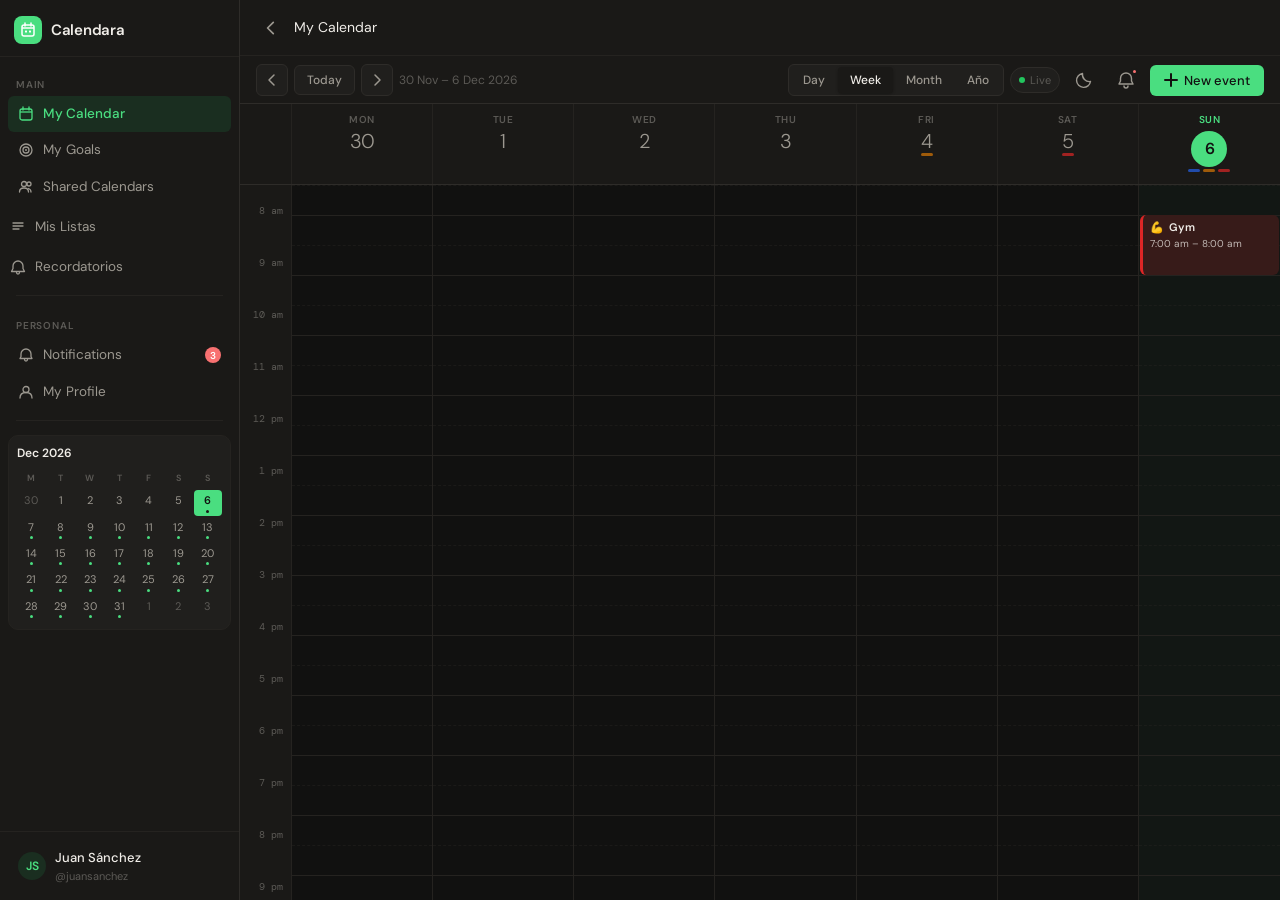
==== index.html @ 7c38de19 "1" ====
<!DOCTYPE html>
<html lang="es" data-theme="dark">

<head>
    <meta charset="UTF-8">
    <meta name="viewport" content="width=device-width, initial-scale=1.0">
    <title>Calendara</title>
    <link rel="preconnect" href="https://fonts.googleapis.com">
    <link rel="preconnect" href="https://fonts.gstatic.com" crossorigin>
    <link
        href="https://fonts.googleapis.com/css2?family=DM+Sans:ital,opsz,wght@0,9..40,300;0,9..40,400;0,9..40,500;0,9..40,600;1,9..40,300&family=DM+Mono:wght@400;500&display=swap"
        rel="stylesheet">
    <link rel="stylesheet" href="styles.css">
    <link rel="stylesheet" href="./CSS/lists-reminders.css">
</head>

<body>

    <!-- ============================================================
     APP SHELL
     ============================================================ -->
    <div id="app">

        <!-- MOBILE OVERLAY -->
        <div id="mobile-overlay" onclick="closeMobileSidebar()"></div>

        <!-- ============================================================
       SIDEBAR
       ============================================================ -->
        <aside id="sidebar" role="navigation" aria-label="Navegación principal">

            <div class="sidebar-header">
                <div class="sidebar-logo" onclick="navigate('calendar')" style="cursor:pointer">
                    <div class="logo-mark">
                        <svg width="16" height="16" viewBox="0 0 16 16" fill="none">
                            <rect x="2" y="3" width="12" height="11" rx="2" stroke="white" stroke-width="1.5"
                                fill="none" />
                            <path d="M2 6h12" stroke="white" stroke-width="1.5" />
                            <path d="M5 1v3M11 1v3" stroke="white" stroke-width="1.5" stroke-linecap="round" />
                            <rect x="5" y="8.5" width="2" height="2" rx="0.5" fill="white" />
                            <rect x="9" y="8.5" width="2" height="2" rx="0.5" fill="white" />
                        </svg>
                    </div>
                    <span class="sidebar-logo-text">Calendara</span>
                </div>
            </div>

            <div class="sidebar-body">

                <!-- Principal -->
                <div class="sidebar-section">
                    <div class="sidebar-section-title">Principal</div>

                    <div class="sidebar-nav-item active" id="nav-calendar" onclick="navigate('calendar')" role="button"
                        tabindex="0">
                        <svg width="16" height="16" viewBox="0 0 16 16" fill="none">
                            <rect x="2" y="3" width="12" height="11" rx="2" stroke="currentColor" stroke-width="1.3"
                                fill="none" />
                            <path d="M2 6h12" stroke="currentColor" stroke-width="1.3" />
                            <path d="M5 1v3M11 1v3" stroke="currentColor" stroke-width="1.3" stroke-linecap="round" />
                        </svg>
                        <span class="sidebar-label">Mi Calendario</span>
                    </div>

                    <div class="sidebar-nav-item" id="nav-goals" onclick="navigate('goals')" role="button" tabindex="0">
                        <svg width="16" height="16" viewBox="0 0 16 16" fill="none">
                            <circle cx="8" cy="8" r="6" stroke="currentColor" stroke-width="1.3" fill="none" />
                            <circle cx="8" cy="8" r="3" stroke="currentColor" stroke-width="1.3" fill="none" />
                            <circle cx="8" cy="8" r="1" fill="currentColor" />
                        </svg>
                        <span class="sidebar-label">Mis Metas</span>
                    </div>

                    <div class="sidebar-nav-item" id="nav-shared" onclick="navigate('shared')" role="button"
                        tabindex="0">
                        <svg width="16" height="16" viewBox="0 0 16 16" fill="none">
                            <circle cx="6" cy="5" r="2.5" stroke="currentColor" stroke-width="1.3" fill="none" />
                            <path d="M1.5 13c0-2.5 2-4 4.5-4s4.5 1.5 4.5 4" stroke="currentColor" stroke-width="1.3"
                                stroke-linecap="round" fill="none" />
                            <circle cx="11" cy="5" r="2" stroke="currentColor" stroke-width="1.3" fill="none" />
                            <path d="M13 13c0-1.8-1-3-2.5-3.5" stroke="currentColor" stroke-width="1.3"
                                stroke-linecap="round" fill="none" />
                        </svg>
                        <span class="sidebar-label">Calendarios Compartidos</span>
                    </div>
                </div>

                <div class="sidebar-nav-item" id="nav-lists" onclick="navigate('lists')" role="button" tabindex="0">
                    <svg width="16" height="16" viewBox="0 0 16 16" fill="none">
                        <path d="M3 4h10M3 7h10M3 10h6" stroke="currentColor" stroke-width="1.3"
                            stroke-linecap="round" />
                    </svg>
                    <span class="sidebar-label">Mis Listas</span>
                </div>

                <div class="sidebar-nav-item" id="nav-reminders" onclick="navigate('reminders')" role="button"
                    tabindex="0">
                    <svg width="16" height="16" viewBox="0 0 16 16" fill="none">
                        <path d="M8 2a5 5 0 015 5v2.5l1.5 3H1.5l1.5-3V7a5 5 0 015-5z" stroke="currentColor"
                            stroke-width="1.3" stroke-linejoin="round" fill="none" />
                        <path d="M6.5 13.5a1.5 1.5 0 003 0" stroke="currentColor" stroke-width="1.3"
                            stroke-linecap="round" fill="none" />
                    </svg>
                    <span class="sidebar-label">Recordatorios</span>
                </div>

                <div class="sidebar-divider"></div>

                <!-- Personal -->
                <div class="sidebar-section">
                    <div class="sidebar-section-title">Personal</div>

                    <div class="sidebar-nav-item" id="nav-notifications" onclick="navigate('notifications')"
                        role="button" tabindex="0">
                        <svg width="16" height="16" viewBox="0 0 16 16" fill="none">
                            <path d="M8 2a5 5 0 015 5v2.5l1 2H2l1-2V7a5 5 0 015-5z" stroke="currentColor"
                                stroke-width="1.3" stroke-linejoin="round" fill="none" />
                            <path d="M6.5 12.5a1.5 1.5 0 003 0" stroke="currentColor" stroke-width="1.3"
                                stroke-linecap="round" fill="none" />
                        </svg>
                        <span class="sidebar-label">Notificaciones</span>
                        <span class="nav-badge" id="sidebar-notif-badge">3</span>
                    </div>

                    <div class="sidebar-nav-item" id="nav-profile" onclick="navigate('profile')" role="button"
                        tabindex="0">
                        <svg width="16" height="16" viewBox="0 0 16 16" fill="none">
                            <circle cx="8" cy="5.5" r="3" stroke="currentColor" stroke-width="1.3" fill="none" />
                            <path d="M2 14c0-3.5 2.5-5.5 6-5.5s6 2 6 5.5" stroke="currentColor" stroke-width="1.3"
                                stroke-linecap="round" fill="none" />
                        </svg>
                        <span class="sidebar-label">Mi Perfil</span>
                    </div>
                </div>

                <div class="sidebar-divider"></div>

                <!-- Mini Calendar -->
                <div class="mini-calendar-wrap" id="mini-calendar"></div>

            </div><!-- /sidebar-body -->

            <div class="sidebar-footer">
                <div class="user-chip" onclick="navigate('profile')">
                    <div class="avatar" id="sidebar-avatar">JS</div>
                    <div class="user-info sidebar-label">
                        <div class="user-name">Juan Sánchez</div>
                        <div class="user-handle">@juansanchez</div>
                    </div>
                </div>
            </div>

        </aside><!-- /sidebar -->

        <!-- MOBILE CLOSE BUTTON (slides with sidebar on mobile) -->
        <button id="btn-mobile-close" onclick="closeMobileSidebar()" aria-label="Cerrar menú">
            <svg width="14" height="14" viewBox="0 0 14 14" fill="none">
                <path d="M9 2L4 7l5 5" stroke="currentColor" stroke-width="1.5" stroke-linecap="round"
                    stroke-linejoin="round" />
            </svg>
        </button>

        <!-- ============================================================
       MAIN
       ============================================================ -->
        <div id="main">

            <!-- TOPBAR -->
            <header id="topbar" role="banner">

                <!-- ── ROW 1: always visible — toggle + screen title ── -->
                <div class="topbar-row topbar-row-1">
                    <button id="btn-toggle-menu" class="icon-btn" onclick="handleMenuToggle()"
                        aria-label="Colapsar menú" title="Colapsar menú">
                        <svg width="16" height="16" viewBox="0 0 14 14" fill="none">
                            <path d="M9 2L4 7l5 5" stroke="currentColor" stroke-width="1.5" stroke-linecap="round"
                                stroke-linejoin="round" />
                        </svg>
                    </button>
                    <div class="topbar-title" id="topbar-title">Mi Calendario</div>
                    <span class="mobile-period-label" id="mobile-period-label"></span>
                </div>

                <!-- ── ROW 2 (calendar only): nav + tools ── -->
                <div class="topbar-row topbar-row-2" id="topbar-row-2">

                    <!-- Left cluster: nav arrows + Hoy + date label -->
                    <div class="topbar-row2-left" id="cal-nav-controls">
                        <div class="nav-arrows">
                            <button class="btn-nav-arrow" onclick="calNav(-1)" aria-label="Anterior" title="Anterior">
                                <svg width="14" height="14" viewBox="0 0 14 14" fill="none">
                                    <path d="M9 2L4 7l5 5" stroke="currentColor" stroke-width="1.5"
                                        stroke-linecap="round" stroke-linejoin="round" />
                                </svg>
                            </button>
                        </div>
                        <button class="btn-today" onclick="goToday()">Hoy</button>
                        <div class="nav-arrows">
                            <button class="btn-nav-arrow" onclick="calNav(1)" aria-label="Siguiente" title="Siguiente">
                                <svg width="14" height="14" viewBox="0 0 14 14" fill="none">
                                    <path d="M5 2l5 5-5 5" stroke="currentColor" stroke-width="1.5"
                                        stroke-linecap="round" stroke-linejoin="round" />
                                </svg>
                            </button>
                        </div>
                        <span class="topbar-subtitle" id="cal-period-label"></span>
                    </div>

                    <!-- Spacer -->
                    <div class="topbar-spacer"></div>

                    <!-- Right cluster: view switcher + status + theme + notif + new event -->
                    <div class="topbar-row2-right" id="topbar-right-tools">

                        <!-- View switcher -->
                        <div class="view-switcher" id="view-switcher">
                            <button class="view-btn" onclick="setView('day')">Día</button>
                            <button class="view-btn active" onclick="setView('week')">Semana</button>
                            <button class="view-btn" onclick="setView('month')">Mes</button>
                            <button class="view-btn" onclick="setView('year')">Año</button>
                        </div>

                        <!-- Connection status -->
                        <div class="connection-status" id="connection-status" title="Estado de conexión">
                            <div class="conn-dot"></div>
                            <span class="conn-label">En vivo</span>
                        </div>

                        <!-- Theme toggle -->
                        <button class="btn-theme" onclick="toggleTheme()" aria-label="Cambiar tema"
                            title="Cambiar tema">
                            <svg id="theme-icon-sun" width="18" height="18" viewBox="0 0 18 18" fill="none"
                                style="display:none">
                                <circle cx="9" cy="9" r="4" stroke="currentColor" stroke-width="1.4" fill="none" />
                                <path
                                    d="M9 1v2M9 15v2M1 9h2M15 9h2M3.22 3.22l1.42 1.42M13.36 13.36l1.42 1.42M13.36 4.64l1.42-1.42M3.22 14.78l1.42-1.42"
                                    stroke="currentColor" stroke-width="1.4" stroke-linecap="round" />
                            </svg>
                            <svg id="theme-icon-moon" width="18" height="18" viewBox="0 0 18 18" fill="none">
                                <path d="M15.5 10.5A7 7 0 017.5 2.5 7 7 0 1015.5 10.5z" stroke="currentColor"
                                    stroke-width="1.4" stroke-linecap="round" stroke-linejoin="round" fill="none" />
                            </svg>
                        </button>

                        <!-- Notifications -->
                        <button class="icon-btn" onclick="toggleNotifPanel()" aria-label="Notificaciones"
                            id="notif-bell">
                            <svg width="18" height="18" viewBox="0 0 18 18" fill="none">
                                <path d="M9 2a5.5 5.5 0 015.5 5.5v2.5l1.5 3H2l1.5-3V7.5A5.5 5.5 0 019 2z"
                                    stroke="currentColor" stroke-width="1.4" stroke-linejoin="round" fill="none" />
                                <path d="M7 15a2 2 0 004 0" stroke="currentColor" stroke-width="1.4"
                                    stroke-linecap="round" fill="none" />
                            </svg>
                            <span class="notif-dot" id="notif-dot"></span>
                        </button>

                        <!-- Create event -->
                        <button class="btn-primary" onclick="openCreateModal()" id="btn-create-event">
                            <!-- Ícono desktop: símbolo + -->
                            <svg class="btn-create-icon-desktop" width="14" height="14" viewBox="0 0 14 14" fill="none">
                                <path d="M7 1v12M1 7h12" stroke="currentColor" stroke-width="2"
                                    stroke-linecap="round" />
                            </svg>
                            <span class="btn-create-label">Nuevo evento</span>
                            <!-- Ícono mobile: calendario con + -->
                            <svg class="btn-create-icon-mobile" width="18" height="18" viewBox="0 0 18 18" fill="none">
                                <rect x="2" y="3.5" width="14" height="12" rx="2" stroke="currentColor"
                                    stroke-width="1.5" fill="none" />
                                <path d="M2 7h14" stroke="currentColor" stroke-width="1.5" />
                                <path d="M6 1.5v3M12 1.5v3" stroke="currentColor" stroke-width="1.5"
                                    stroke-linecap="round" />
                                <path d="M9 10v4M7 12h4" stroke="currentColor" stroke-width="1.5"
                                    stroke-linecap="round" />
                            </svg>
                        </button>
                    </div>
                </div>

            </header><!-- /topbar -->

            <!-- ============================================================
         CONTENT AREA
         ============================================================ -->
            <div id="content">

                <!-- ── CALENDAR SCREEN ── -->
                <section class="screen active" id="screen-calendar" aria-label="Mi Calendario">

                    <!-- Week view (default) -->
                    <div class="calendar-week" id="view-week">
                        <div class="week-header">
                            <div class="week-header-inner" id="week-header-days"></div>
                        </div>
                        <div class="week-body" id="week-body">
                            <div class="week-grid" id="week-grid"></div>
                        </div>
                    </div>

                    <!-- Day view -->
                    <div class="calendar-day hidden" id="view-day">
                        <div class="day-header-info" id="day-header-info"></div>
                        <div class="day-goals-strip" id="day-goals-strip"></div>
                        <div class="day-body" id="day-body">
                            <div class="day-scroll-inner" id="day-scroll-inner"></div>
                        </div>
                    </div>

                    <!-- Month view -->
                    <div class="calendar-month hidden" id="view-month">
                        <div class="month-dow-header" id="month-dow-header"></div>
                        <div class="month-grid" id="month-grid"></div>
                    </div>

                    <!-- Year view -->
                    <div class="calendar-year hidden" id="view-year">
                        <div class="year-goals-panel" id="year-goals-panel"></div>
                        <div class="year-grid" id="year-grid"></div>
                    </div>

                </section>

                <!-- ── GOALS SCREEN ── -->
                <section class="screen" id="screen-goals" aria-label="Mis Metas">
                    <div class="goals-layout">
                        <div class="goals-toolbar">
                            <div class="goals-filter-tabs" id="goals-filter-tabs">
                                <button class="filter-tab active" onclick="filterGoals('all', this)">Todas</button>
                                <button class="filter-tab" onclick="filterGoals('progress', this)">En progreso</button>
                                <button class="filter-tab" onclick="filterGoals('done', this)">Completadas</button>
                                <button class="filter-tab" onclick="filterGoals('pending', this)">Pendientes</button>
                            </div>
                            <button class="btn-primary" onclick="openCreateGoalModal()">
                                <svg width="14" height="14" viewBox="0 0 14 14" fill="none">
                                    <path d="M7 1v12M1 7h12" stroke="currentColor" stroke-width="2"
                                        stroke-linecap="round" />
                                </svg>
                                Nueva meta
                            </button>
                        </div>
                        <div class="goals-body" id="goals-body"></div>
                    </div>
                </section>

                <!-- ── SHARED CALENDARS SCREEN ── -->
                <section class="screen" id="screen-shared" aria-label="Calendarios Compartidos">
                    <div class="shared-layout">
                        <!-- People panel -->
                        <div class="people-panel">
                            <div class="people-panel-header">
                                <h3>Personas agregadas</h3>
                                <div class="search-bar">
                                    <svg width="14" height="14" viewBox="0 0 14 14" fill="none">
                                        <circle cx="6" cy="6" r="4" stroke="currentColor" stroke-width="1.3"
                                            fill="none" />
                                        <path d="M10 10l2.5 2.5" stroke="currentColor" stroke-width="1.3"
                                            stroke-linecap="round" />
                                    </svg>
                                    <input type="text" placeholder="Buscar persona..."
                                        oninput="filterPeople(this.value)">
                                </div>
                            </div>
                            <div class="people-list" id="people-list"></div>
                            <div class="people-panel-footer">
                                <button class="btn-add-person" onclick="openAddPersonModal()">
                                    <svg width="14" height="14" viewBox="0 0 14 14" fill="none">
                                        <path d="M7 1v12M1 7h12" stroke="currentColor" stroke-width="2"
                                            stroke-linecap="round" />
                                    </svg>
                                    Agregar persona
                                </button>
                            </div>
                        </div>
                        <!-- Calendar area -->
                        <div class="shared-cal-area" id="shared-cal-area"></div>
                    </div>
                </section>


                <!-- ── LISTS SCREEN ── -->
                <section class="screen" id="screen-lists" aria-label="Mis Listas">
                    <div id="lists-toolbar-wrap"></div>
                    <div id="lists-body"></div>
                </section>

                <!-- ── REMINDERS SCREEN ── -->
                <section class="screen" id="screen-reminders" aria-label="Recordatorios">
                    <div id="reminders-toolbar-wrap"></div>
                    <div class="rmdr-layout" id="reminders-layout"></div>
                </section>

                <!-- ── NOTIFICATIONS SCREEN ── -->
                <section class="screen" id="screen-notifications" aria-label="Notificaciones">
                    <div class="notif-layout">
                        <div class="notif-toolbar">
                            <div class="notif-filters">
                                <button class="filter-tab active" onclick="filterNotifs('all', this)">Todas</button>
                                <button class="filter-tab" onclick="filterNotifs('unread', this)">No leídas</button>
                                <button class="filter-tab" onclick="filterNotifs('read', this)">Leídas</button>
                            </div>
                            <button class="btn-mark-all" onclick="markAllRead()">Marcar todo como leído</button>
                        </div>
                        <div class="notif-list" id="notif-list-full"></div>
                    </div>
                </section>

                <!-- ── PROFILE SCREEN ── -->
                <section class="screen" id="screen-profile" aria-label="Mi Perfil">
                    <div class="profile-layout" id="profile-layout"></div>
                </section>

            </div><!-- /content -->

        </div><!-- /main -->
    </div><!-- /app -->

    <!-- ============================================================
     NOTIFICATION PANEL
     ============================================================ -->
    <div class="notif-panel" id="notif-panel" role="dialog" aria-label="Notificaciones recientes">
        <div class="notif-panel-header">
            <h3>Notificaciones</h3>
            <button class="btn-close-modal" onclick="toggleNotifPanel()" aria-label="Cerrar">
                <svg width="14" height="14" viewBox="0 0 14 14" fill="none">
                    <path d="M2 2l10 10M12 2L2 12" stroke="currentColor" stroke-width="1.5" stroke-linecap="round" />
                </svg>
            </button>
        </div>
        <div class="notif-panel-body" id="notif-panel-body"></div>
        <div class="notif-panel-footer">
            <button class="btn-see-all" onclick="navigate('notifications'); toggleNotifPanel();">Ver todas las
                notificaciones</button>
        </div>
    </div>

    <!-- ============================================================
     TOAST CONTAINER
     ============================================================ -->
    <div id="toast-container"></div>

    <!-- ============================================================
     MOBILE BOTTOM NAV
     ============================================================ -->
    <nav id="bottom-nav" aria-label="Navegación móvil" role="navigation">
        <div class="bottom-nav-inner">

            <button class="bottom-nav-item" onclick="openBottomSheet('events')" aria-label="Próximos eventos">
                <svg width="20" height="20" viewBox="0 0 20 20" fill="none">
                    <rect x="3" y="4" width="14" height="13" rx="2" stroke="currentColor" stroke-width="1.4"
                        fill="none" />
                    <path d="M3 8h14" stroke="currentColor" stroke-width="1.4" />
                    <path d="M7 2v3M13 2v3" stroke="currentColor" stroke-width="1.4" stroke-linecap="round" />
                    <path d="M7 12h6M7 14.5h3" stroke="currentColor" stroke-width="1.2" stroke-linecap="round" />
                </svg>
                <span>Eventos</span>
            </button>

            <button class="bottom-nav-item" onclick="openBottomSheet('goals')" aria-label="Próximas metas">
                <svg width="20" height="20" viewBox="0 0 20 20" fill="none">
                    <circle cx="10" cy="10" r="7" stroke="currentColor" stroke-width="1.4" fill="none" />
                    <circle cx="10" cy="10" r="3.5" stroke="currentColor" stroke-width="1.4" fill="none" />
                    <circle cx="10" cy="10" r="1" fill="currentColor" />
                </svg>
                <span>Metas</span>
            </button>

            <div class="bottom-nav-center">
                <button class="btn-cal-center" onclick="navigate('calendar')" aria-label="Mi Calendario">
                    <svg width="22" height="22" viewBox="0 0 22 22" fill="none">
                        <rect x="3" y="4" width="16" height="15" rx="3" stroke="currentColor" stroke-width="1.6"
                            fill="none" />
                        <path d="M3 8.5h16" stroke="currentColor" stroke-width="1.6" />
                        <path d="M8 2v3M14 2v3" stroke="currentColor" stroke-width="1.6" stroke-linecap="round" />
                    </svg>
                </button>
            </div>

            <button class="bottom-nav-item" onclick="openBottomSheet('society')" aria-label="Sociedad">
                <svg width="20" height="20" viewBox="0 0 20 20" fill="none">
                    <circle cx="7.5" cy="6" r="3" stroke="currentColor" stroke-width="1.4" fill="none" />
                    <path d="M2 17c0-3 2.5-5 5.5-5s5.5 2 5.5 5" stroke="currentColor" stroke-width="1.4"
                        stroke-linecap="round" fill="none" />
                    <circle cx="14" cy="6" r="2.5" stroke="currentColor" stroke-width="1.3" fill="none" />
                    <path d="M16.5 17c0-2-1.2-3.5-3-4" stroke="currentColor" stroke-width="1.3" stroke-linecap="round"
                        fill="none" />
                </svg>
                <span>Sociedad</span>
            </button>

            <button class="bottom-nav-item" onclick="navigate('profile')" aria-label="Perfil">
                <svg width="20" height="20" viewBox="0 0 20 20" fill="none">
                    <circle cx="10" cy="7" r="3.5" stroke="currentColor" stroke-width="1.4" fill="none" />
                    <path d="M3 18c0-4 3-6.5 7-6.5s7 2.5 7 6.5" stroke="currentColor" stroke-width="1.4"
                        stroke-linecap="round" fill="none" />
                </svg>
                <span>Perfil</span>
            </button>

        </div>
    </nav>

    <!-- ============================================================
     BOTTOM SHEETS
     ============================================================ -->
    <div id="bottom-sheet-events" class="bottom-sheet">
        <div class="sheet-handle"></div>
        <div class="sheet-header">
            <span class="sheet-title">Próximos Eventos</span>
            <button class="btn-close-modal" onclick="closeBottomSheet('events')">
                <svg width="14" height="14" viewBox="0 0 14 14" fill="none">
                    <path d="M2 2l10 10M12 2L2 12" stroke="currentColor" stroke-width="1.5" stroke-linecap="round" />
                </svg>
            </button>
        </div>
        <div class="sheet-body">
            <div class="sheet-tabs">
                <button class="sheet-tab active" onclick="sheetTabEvt('today', this)">Hoy</button>
                <button class="sheet-tab" onclick="sheetTabEvt('week', this)">Esta semana</button>
                <button class="sheet-tab" onclick="sheetTabEvt('all', this)">Todos</button>
            </div>
            <div id="sheet-events-list"></div>
        </div>
    </div>

    <div id="bottom-sheet-goals" class="bottom-sheet">
        <div class="sheet-handle"></div>
        <div class="sheet-header">
            <span class="sheet-title">Próximas Metas</span>
            <button class="btn-close-modal" onclick="closeBottomSheet('goals')">
                <svg width="14" height="14" viewBox="0 0 14 14" fill="none">
                    <path d="M2 2l10 10M12 2L2 12" stroke="currentColor" stroke-width="1.5" stroke-linecap="round" />
                </svg>
            </button>
        </div>
        <div class="sheet-body" id="sheet-goals-content"></div>
    </div>

    <div id="bottom-sheet-society" class="bottom-sheet">
        <div class="sheet-handle"></div>
        <div class="sheet-header">
            <span class="sheet-title">Personas Agregadas</span>
            <button class="btn-close-modal" onclick="closeBottomSheet('society')">
                <svg width="14" height="14" viewBox="0 0 14 14" fill="none">
                    <path d="M2 2l10 10M12 2L2 12" stroke="currentColor" stroke-width="1.5" stroke-linecap="round" />
                </svg>
            </button>
        </div>
        <div class="sheet-body" id="sheet-society-content"></div>
    </div>

    <!-- ============================================================
     MODALS
     ============================================================ -->

    <!-- Create Event Modal -->
    <div class="modal-overlay" id="modal-create-event">
        <div class="modal" role="dialog" aria-modal="true" aria-labelledby="modal-evt-title">
            <div class="modal-header">
                <span class="modal-title" id="modal-evt-title">Nuevo Evento</span>
                <button class="btn-close-modal" onclick="closeModal('modal-create-event')" aria-label="Cerrar">
                    <svg width="14" height="14" viewBox="0 0 14 14" fill="none">
                        <path d="M2 2l10 10M12 2L2 12" stroke="currentColor" stroke-width="1.5"
                            stroke-linecap="round" />
                    </svg>
                </button>
            </div>
            <div class="modal-body">
                <div class="form-group">
                    <label class="form-label">Título del evento</label>
                    <input type="text" class="form-input" id="evt-title" placeholder="¿Qué tienes planeado?"
                        autocomplete="off">
                </div>
                <div class="form-group">
                    <label class="form-label">Descripción (opcional)</label>
                    <textarea class="form-textarea" id="evt-desc" placeholder="Añade más detalles..."></textarea>
                </div>
                <div class="form-row">
                    <div class="form-group">
                        <label class="form-label">Fecha</label>
                        <input type="date" class="form-input" id="evt-date">
                    </div>
                    <div class="form-group">
                        <label class="form-label">Categoría</label>
                        <select class="form-select" id="evt-cat">
                            <option value="green">Personal</option>
                            <option value="blue">Trabajo</option>
                            <option value="orange">Educación</option>
                            <option value="red">Salud</option>
                            <option value="purple">Social</option>
                        </select>
                    </div>
                </div>
                <div class="form-row">
                    <div class="form-group">
                        <label class="form-label">Hora inicio</label>
                        <input type="time" class="form-input" id="evt-start">
                    </div>
                    <div class="form-group">
                        <label class="form-label">Hora fin</label>
                        <input type="time" class="form-input" id="evt-end">
                    </div>
                </div>
                <div class="form-group">
                    <label class="form-label">Ubicación (opcional)</label>
                    <input type="text" class="form-input" id="evt-location" placeholder="¿Dónde?">
                </div>
            </div>
            <div class="modal-footer">
                <button class="btn-secondary" onclick="closeModal('modal-create-event')">Cancelar</button>
                <button class="btn-primary" onclick="saveEvent()">Guardar evento</button>
            </div>
        </div>
    </div>

    <!-- Create/Edit Goal Modal — built dynamically by _openGoalModal() -->
    <div class="modal-overlay" id="modal-create-goal">
    </div>

    <!-- Add Person Modal -->
    <div class="modal-overlay" id="modal-add-person">
        <div class="modal" role="dialog" aria-modal="true">
            <div class="modal-header">
                <span class="modal-title">Agregar Persona</span>
                <button class="btn-close-modal" onclick="closeModal('modal-add-person')" aria-label="Cerrar">
                    <svg width="14" height="14" viewBox="0 0 14 14" fill="none">
                        <path d="M2 2l10 10M12 2L2 12" stroke="currentColor" stroke-width="1.5"
                            stroke-linecap="round" />
                    </svg>
                </button>
            </div>
            <div class="modal-body">
                <div class="form-group">
                    <label class="form-label">Nombre de usuario</label>
                    <input type="text" class="form-input" id="add-person-username" placeholder="@username"
                        autocomplete="off">
                    <span style="font-size:12px;color:var(--text-tertiary);margin-top:4px">Las personas se agregan
                        mediante su nombre de usuario único.</span>
                </div>
            </div>
            <div class="modal-footer">
                <button class="btn-secondary" onclick="closeModal('modal-add-person')">Cancelar</button>
                <button class="btn-primary" onclick="addPerson()">Agregar</button>
            </div>
        </div>
    </div>

    <!-- Edit Profile Modal -->
    <div class="modal-overlay" id="modal-edit-profile">
        <div class="modal" role="dialog" aria-modal="true">
            <div class="modal-header">
                <span class="modal-title">Editar Perfil</span>
                <button class="btn-close-modal" onclick="closeModal('modal-edit-profile')" aria-label="Cerrar">
                    <svg width="14" height="14" viewBox="0 0 14 14" fill="none">
                        <path d="M2 2l10 10M12 2L2 12" stroke="currentColor" stroke-width="1.5"
                            stroke-linecap="round" />
                    </svg>
                </button>
            </div>
            <div class="modal-body">
                <div class="form-group">
                    <label class="form-label">Nombre completo</label>
                    <input type="text" class="form-input" id="ep-name" placeholder="Tu nombre">
                </div>
                <div class="form-group">
                    <label class="form-label">Correo electrónico</label>
                    <input type="email" class="form-input" id="ep-email" placeholder="correo@ejemplo.com">
                </div>
                <div class="form-group">
                    <label class="form-label">Username</label>
                    <input type="text" class="form-input" id="ep-username" placeholder="@username">
                </div>
                <div class="form-group">
                    <label class="form-label">País</label>
                    <input type="text" class="form-input" id="ep-country" placeholder="Tu país">
                </div>
                <div class="form-group">
                    <label class="form-label">Fecha de nacimiento</label>
                    <input type="date" class="form-input" id="ep-birthdate">
                    <span style="font-size:11.5px;color:var(--text-tertiary);margin-top:4px;display:block">Se crea
                        automáticamente un evento de cumpleaños en tu calendario.</span>
                </div>
            </div>
            <div class="modal-footer">
                <button class="btn-secondary" onclick="closeModal('modal-edit-profile')">Cancelar</button>
                <button class="btn-primary" onclick="saveProfile()">Guardar cambios</button>
            </div>
        </div>
    </div>

    <!-- Change Password Modal -->
    <div class="modal-overlay" id="modal-change-password">
        <div class="modal" role="dialog" aria-modal="true">
            <div class="modal-header">
                <span class="modal-title">Cambiar Contraseña</span>
                <button class="btn-close-modal" onclick="closeModal('modal-change-password')" aria-label="Cerrar">
                    <svg width="14" height="14" viewBox="0 0 14 14" fill="none">
                        <path d="M2 2l10 10M12 2L2 12" stroke="currentColor" stroke-width="1.5"
                            stroke-linecap="round" />
                    </svg>
                </button>
            </div>
            <div class="modal-body">
                <div class="form-group">
                    <label class="form-label">Contraseña actual</label>
                    <input type="password" class="form-input" placeholder="••••••••">
                </div>
                <div class="form-group">
                    <label class="form-label">Nueva contraseña</label>
                    <input type="password" class="form-input" placeholder="••••••••">
                </div>
                <div class="form-group">
                    <label class="form-label">Confirmar nueva contraseña</label>
                    <input type="password" class="form-input" placeholder="••••••••">
                </div>
            </div>
            <div class="modal-footer">
                <button class="btn-secondary" onclick="closeModal('modal-change-password')">Cancelar</button>
                <button class="btn-primary"
                    onclick="closeModal('modal-change-password');showToast('Contraseña actualizada','✅')">Guardar</button>
            </div>
        </div>
    </div>

    <!-- ============================================================
     JAVASCRIPT
     ============================================================ -->
    <script src="app.js"></script>
    <script src="./JS/lists-reminders.js"></script>
</body>

</html>
---- styles.css ----
:root {
    /* Light theme */
    --bg-base: #f4f3f0;
    --bg-surface: #ffffff;
    --bg-surface2: #f9f8f6;
    --bg-surface3: #eeecea;
    --bg-overlay: rgba(244, 243, 240, 0.85);
    --border: #e2e0dc;
    --border-subtle: #eceae6;
    --text-primary: #1a1916;
    --text-secondary: #6b6860;
    --text-tertiary: #a09e9a;
    --text-inverse: #ffffff;
    --accent: #2d6a4f;
    --accent-soft: #d8ede4;
    --accent-hover: #245c43;
    --accent-text: #1a3d2e;
    --red: #c0392b;
    --red-soft: #fdecea;
    --orange: #d97706;
    --orange-soft: #fef3cd;
    --blue: #2563eb;
    --blue-soft: #dbeafe;
    --purple: #7c3aed;
    --purple-soft: #ede9fe;
    --now-line-color: #e07070;
    --shadow-sm: 0 1px 3px rgba(0, 0, 0, 0.06), 0 1px 2px rgba(0, 0, 0, 0.04);
    --shadow-md: 0 4px 12px rgba(0, 0, 0, 0.08), 0 2px 4px rgba(0, 0, 0, 0.04);
    --shadow-lg: 0 12px 32px rgba(0, 0, 0, 0.1), 0 4px 8px rgba(0, 0, 0, 0.05);
    --shadow-xl: 0 24px 48px rgba(0, 0, 0, 0.12);
    --sidebar-w: 240px;
    --header-h: 56px;
    --radius-sm: 6px;
    --radius-md: 10px;
    --radius-lg: 16px;
    --radius-xl: 22px;
    --font: 'DM Sans', sans-serif;
    --font-mono: 'DM Mono', monospace;
    --transition: 200ms cubic-bezier(0.4, 0, 0.2, 1);
    --transition-slow: 350ms cubic-bezier(0.4, 0, 0.2, 1);
}

[data-theme="dark"] {
    --bg-base: #111110;
    --bg-surface: #1a1917;
    --bg-surface2: #201f1d;
    --bg-surface3: #282624;
    --bg-overlay: rgba(17, 17, 16, 0.88);
    --border: #2e2c29;
    --border-subtle: #252320;
    --text-primary: #f0ede8;
    --text-secondary: #9c9890;
    --text-tertiary: #5c5a56;
    --text-inverse: #111110;
    --accent: #4ade80;
    --accent-soft: #1a2e20;
    --accent-hover: #6ee7a0;
    --accent-text: #4ade80;
    --red: #f87171;
    --red-soft: #2e1a1a;
    --orange: #fbbf24;
    --orange-soft: #2a1f08;
    --blue: #60a5fa;
    --blue-soft: #1a2440;
    --purple: #a78bfa;
    --purple-soft: #221a3a;
    --now-line-color: #f87171;
    --shadow-sm: 0 1px 3px rgba(0, 0, 0, 0.3);
    --shadow-md: 0 4px 12px rgba(0, 0, 0, 0.4);
    --shadow-lg: 0 12px 32px rgba(0, 0, 0, 0.5);
    --shadow-xl: 0 24px 48px rgba(0, 0, 0, 0.6);
}

/* ============================================================
   RESET & BASE
   ============================================================ */
*,
*::before,
*::after {
    box-sizing: border-box;
    margin: 0;
    padding: 0;
}

html,
body {
    height: 100%;
    font-family: var(--font);
    font-size: 14px;
    line-height: 1.5;
    color: var(--text-primary);
    background: var(--bg-base);
    overflow: hidden;
    -webkit-font-smoothing: antialiased;
}

button {
    cursor: pointer;
    border: none;
    background: none;
    font-family: inherit;
    font-size: inherit;
    color: inherit;
}

input,
textarea,
select {
    font-family: inherit;
    font-size: inherit;
    outline: none;
    border: none;
    background: none;
    color: inherit;
}

a {
    text-decoration: none;
    color: inherit;
}

ul,
ol {
    list-style: none;
}

svg {
    display: block;
    flex-shrink: 0;
}

/* ============================================================
   SCROLLBAR
   ============================================================ */
::-webkit-scrollbar {
    width: 4px;
    height: 4px;
}

::-webkit-scrollbar-track {
    background: transparent;
}

::-webkit-scrollbar-thumb {
    background: var(--border);
    border-radius: 4px;
}

::-webkit-scrollbar-thumb:hover {
    background: var(--text-tertiary);
}

/* ============================================================
   APP SHELL
   ============================================================ */
#app {
    display: flex;
    height: 100vh;
    width: 100vw;
    overflow: hidden;
    position: relative;
}

/* ============================================================
   SIDEBAR
   ============================================================ */
#sidebar {
    width: var(--sidebar-w);
    height: 100%;
    background: var(--bg-surface);
    border-right: 1px solid var(--border);
    display: flex;
    flex-direction: column;
    flex-shrink: 0;
    transition: transform var(--transition-slow), width var(--transition-slow);
    z-index: 200;
    position: relative;
}

#sidebar.collapsed {
    width: 60px;
}

#sidebar.collapsed .sidebar-label,
#sidebar.collapsed .sidebar-section-title,
#sidebar.collapsed .sidebar-logo-text,
#sidebar.collapsed .mini-calendar-wrap {
    display: none;
}

#sidebar.collapsed .sidebar-nav-item {
    justify-content: center;
    padding: 10px;
}

#sidebar.collapsed .sidebar-logo {
    justify-content: center;
    padding: 16px 0;
}

#sidebar.collapsed .user-info {
    display: none;
}

#sidebar.collapsed .user-chip {
    justify-content: center;
    padding: 10px 0;
}

.sidebar-header {
    display: flex;
    align-items: center;
    justify-content: space-between;
    padding: 16px 14px 12px;
    border-bottom: 1px solid var(--border-subtle);
}

.sidebar-logo {
    display: flex;
    align-items: center;
    gap: 9px;
    flex: 1;
    min-width: 0;
}

.logo-mark {
    width: 28px;
    height: 28px;
    background: var(--accent);
    border-radius: 8px;
    display: flex;
    align-items: center;
    justify-content: center;
    flex-shrink: 0;
}

.sidebar-logo-text {
    font-size: 15px;
    font-weight: 600;
    letter-spacing: -0.3px;
    white-space: nowrap;
    overflow: hidden;
}

/* ============================================================
   MENU TOGGLE BUTTON (external, replaces hamburger)
   ============================================================ */
#btn-toggle-menu {
    width: 30px;
    height: 30px;
    border-radius: 6px;
    display: flex;
    align-items: center;
    justify-content: center;
    color: var(--text-secondary);
    transition: background var(--transition), color var(--transition);
    flex-shrink: 0;
}

#btn-toggle-menu:hover {
    background: var(--bg-surface3);
    color: var(--text-primary);
}

#btn-toggle-menu svg {
    transition: transform var(--transition-slow);
}

/* Desktop: sidebar expanded = arrow left (default); collapsed = arrow right */
#btn-toggle-menu.arrow-right svg {
    transform: rotate(180deg);
}

/* Mobile: sidebar hidden = arrow right; shown = arrow left (handled via .arrow-right class) */

/* Mobile close button: sits right of sidebar, slides with it */
#btn-mobile-close {
    position: fixed;
    top: 14px;
    /* Sits right after sidebar: sidebar is var(--sidebar-w) wide, starts off-screen */
    left: var(--sidebar-w);
    z-index: 410;
    width: 30px;
    height: 30px;
    border-radius: 0 6px 6px 0;
    background: var(--bg-surface);
    border: 1px solid var(--border);
    border-left: none;
    display: none;
    align-items: center;
    justify-content: center;
    color: var(--text-secondary);
    /* Initially hidden off-screen (slides with sidebar) */
    transform: translateX(calc(-1 * var(--sidebar-w) - 30px));
    transition: transform var(--transition-slow);
    box-shadow: 2px 0 8px rgba(0, 0, 0, 0.12);
}

#btn-mobile-close:hover {
    color: var(--text-primary);
    background: var(--bg-surface2);
}

.sidebar-body {
    flex: 1;
    overflow-y: auto;
    overflow-x: hidden;
    padding: 8px 0;
    display: flex;
    flex-direction: column;
    gap: 4px;
}

.sidebar-section {
    padding: 0 8px;
}

.sidebar-section-title {
    font-size: 10px;
    font-weight: 600;
    letter-spacing: 0.08em;
    text-transform: uppercase;
    color: var(--text-tertiary);
    padding: 12px 8px 4px;
    white-space: nowrap;
}

.sidebar-nav-item {
    display: flex;
    align-items: center;
    gap: 9px;
    padding: 8px 10px;
    border-radius: var(--radius-sm);
    color: var(--text-secondary);
    cursor: pointer;
    transition: background var(--transition), color var(--transition);
    position: relative;
    min-height: 36px;
    white-space: nowrap;
}

.sidebar-nav-item:hover {
    background: var(--bg-surface3);
    color: var(--text-primary);
}

.sidebar-nav-item.active {
    background: var(--accent-soft);
    color: var(--accent-text);
    font-weight: 500;
}

[data-theme="dark"] .sidebar-nav-item.active {
    color: var(--accent);
}

.sidebar-label {
    font-size: 13.5px;
    overflow: hidden;
    text-overflow: ellipsis;
}

.nav-badge {
    margin-left: auto;
    background: var(--red);
    color: white;
    font-size: 10px;
    font-weight: 600;
    min-width: 16px;
    height: 16px;
    border-radius: 8px;
    display: flex;
    align-items: center;
    justify-content: center;
    padding: 0 4px;
    flex-shrink: 0;
}

.nav-badge.hidden {
    display: none;
}

/* Mini Calendar in sidebar */
.mini-calendar-wrap {
    padding: 8px;
    margin: 4px 8px;
    background: var(--bg-surface2);
    border-radius: var(--radius-md);
    border: 1px solid var(--border-subtle);
}

.mini-cal-header {
    display: flex;
    align-items: center;
    justify-content: space-between;
    margin-bottom: 8px;
}

.mini-cal-title {
    font-size: 12px;
    font-weight: 600;
}

.mini-cal-nav {
    display: flex;
    gap: 2px;
}

.mini-cal-nav button {
    width: 22px;
    height: 22px;
    border-radius: 4px;
    display: flex;
    align-items: center;
    justify-content: center;
    color: var(--text-tertiary);
    transition: background var(--transition);
}

.mini-cal-nav button:hover {
    background: var(--bg-surface3);
    color: var(--text-primary);
}

.mini-cal-grid {
    display: grid;
    grid-template-columns: repeat(7, 1fr);
    gap: 1px;
    text-align: center;
}

.mini-cal-dow {
    font-size: 9px;
    font-weight: 600;
    color: var(--text-tertiary);
    padding: 2px 0 4px;
    letter-spacing: 0.04em;
    text-transform: uppercase;
}

.mini-cal-day {
    font-size: 11px;
    padding: 3px 0;
    border-radius: 4px;
    cursor: pointer;
    color: var(--text-secondary);
    transition: background var(--transition), color var(--transition);
    line-height: 1.4;
}

.mini-cal-day:hover {
    background: var(--bg-surface3);
    color: var(--text-primary);
}

.mini-cal-day.other-month {
    color: var(--text-tertiary);
}

.mini-cal-day.today {
    background: var(--accent);
    color: var(--text-inverse);
    font-weight: 600;
}

[data-theme="dark"] .mini-cal-day.today {
    color: var(--bg-base);
}

.mini-cal-day.has-event::after {
    content: '';
    display: block;
    width: 3px;
    height: 3px;
    border-radius: 50%;
    background: var(--accent);
    margin: 1px auto 0;
}

.mini-cal-day.today.has-event::after {
    background: var(--bg-surface);
}

/* Sidebar footer */
.sidebar-footer {
    padding: 8px;
    border-top: 1px solid var(--border-subtle);
}

.user-chip {
    display: flex;
    align-items: center;
    gap: 9px;
    padding: 8px 10px;
    border-radius: var(--radius-md);
    cursor: pointer;
    transition: background var(--transition);
}

.user-chip:hover {
    background: var(--bg-surface3);
}

.avatar {
    width: 28px;
    height: 28px;
    border-radius: 50%;
    background: var(--accent-soft);
    display: flex;
    align-items: center;
    justify-content: center;
    font-size: 12px;
    font-weight: 600;
    color: var(--accent-text);
    flex-shrink: 0;
    overflow: hidden;
}

[data-theme="dark"] .avatar {
    color: var(--accent);
}

.avatar img {
    width: 100%;
    height: 100%;
    object-fit: cover;
}

.user-info {
    overflow: hidden;
    flex: 1;
}

.user-name {
    font-size: 13px;
    font-weight: 500;
    white-space: nowrap;
    overflow: hidden;
    text-overflow: ellipsis;
}

.user-handle {
    font-size: 11px;
    color: var(--text-tertiary);
    white-space: nowrap;
    overflow: hidden;
    text-overflow: ellipsis;
}

/* ============================================================
   MAIN CONTENT
   ============================================================ */
#main {
    flex: 1;
    min-width: 0;
    display: flex;
    flex-direction: column;
    overflow: hidden;
}

/* ============================================================
   TOPBAR — ADVANCED ADAPTIVE RESPONSIVE SYSTEM
   ============================================================ */
/* ============================================================
   TOPBAR — base (one-row, all screens except calendar)
   ============================================================ */
#topbar {
    /* Default: single row, fixed height */
    height: var(--header-h);
    display: flex;
    flex-direction: column;
    justify-content: center;
    padding: 0 16px;
    border-bottom: 1px solid var(--border);
    background: var(--bg-surface);
    flex-shrink: 0;
    z-index: 100;
    overflow: visible;
    transition: height var(--transition-slow);
}

/* ── Two-row mode: only when calendar screen is active ── */
#topbar.tb-two-row {
    height: calc(var(--header-h) * 2 - 8px);
    /* ~104px — snug but comfortable */
    justify-content: flex-start;
    padding: 0;
}

/* ── Row shared styles ── */
.topbar-row {
    display: flex;
    align-items: center;
    width: 100%;
    padding: 0 16px;
    flex-shrink: 0;
}

/* Row 1: toggle + title — compact height */
.topbar-row-1 {
    height: var(--header-h);
    gap: 8px;
    border-bottom: 1px solid var(--border-subtle);
}

/* When NOT in two-row mode, row-1 still fills the single bar */
#topbar:not(.tb-two-row) .topbar-row-1 {
    height: 100%;
    border-bottom: none;
}

/* Row 2: all the controls — hidden by default, shown only in two-row mode */
.topbar-row-2 {
    display: none;
    height: calc(var(--header-h) - 8px);
    gap: 0;
    align-items: center;
}

#topbar.tb-two-row .topbar-row-2 {
    display: flex;
}

/* Left cluster inside row 2 (nav arrows + Hoy + date) */
.topbar-row2-left {
    display: flex;
    align-items: center;
    gap: 6px;
    flex: 0 0 auto;
}

/* Spacer between left and right clusters in row 2 */
.topbar-spacer {
    flex: 1 1 0;
    min-width: 8px;
}

/* Right cluster inside row 2 */
.topbar-row2-right {
    display: flex;
    align-items: center;
    gap: 6px;
    flex: 0 0 auto;
}

/* Mobile period label: only shown in row-1 on narrow screens */
.mobile-period-label {
    display: none;
}


font-size: 12px;
color: var(--text-tertiary);
white-space: nowrap;
overflow: hidden;
text-overflow: ellipsis;
max-width: 260px;
flex-shrink: 1;
min-width: 0;
transition: max-width var(--transition),
opacity var(--transition);
opacity: 1;
}

.topbar-title {
    font-size: 16px;
    font-weight: 600;
    letter-spacing: -0.2px;
    white-space: nowrap;
    flex-shrink: 0;
}

.topbar-subtitle {
    font-size: 12px;
    color: var(--text-tertiary);
    white-space: nowrap;
}

/* Left/right wrappers kept for non-calendar screens — they stay as single row */
.topbar-left {
    display: flex;
    align-items: center;
    gap: 8px;
    flex: 1 1 auto;
    min-width: 0;
    overflow: hidden;
}

.topbar-right {
    display: flex;
    align-items: center;
    gap: 6px;
    flex: 0 0 auto;
    flex-shrink: 0;
}

.btn-mobile-menu {
    display: none;
    width: 36px;
    height: 36px;
    border-radius: var(--radius-sm);
    align-items: center;
    justify-content: center;
    color: var(--text-secondary);
    transition: background var(--transition);
}

.btn-mobile-menu:hover {
    background: var(--bg-surface3);
}

/* ── PROGRESSIVE COMPACT LEVELS ──────────────────────────────
   Applied dynamically by ResizeObserver in app.js on the ROW-2
   width. In two-row mode the full width is available so these
   kick in only on genuinely narrow viewports.
   Each level is CUMULATIVE.
   ──────────────────────────────────────────────────────────── */

/* ── Transitions on adaptive elements ── */
.conn-label,
.btn-create-label,
#cal-period-label,
.connection-status,
#btn-create-event {
    transition:
        opacity var(--transition),
        max-width var(--transition),
        padding var(--transition),
        gap var(--transition),
        width var(--transition);
}

/* Íconos del botón crear evento: desktop visible, mobile oculto por defecto */
.btn-create-icon-mobile {
    display: none;
}

.btn-create-icon-desktop {
    display: block;
}

/* Level 1 — hide "Nuevo evento" label, keep + icon; tighten right gap */
#topbar.tb-compact-1 .topbar-row2-right {
    gap: 4px;
}

#topbar.tb-compact-1 #btn-create-event .btn-create-label {
    display: none;
}

#topbar.tb-compact-1 #btn-create-event {
    padding: 0;
    width: 34px;
    height: 34px;
    border-radius: var(--radius-sm);
    justify-content: center;
    gap: 0;
}

/* Level 2 — hide "En vivo" text, keep dot; further tighten */
#topbar.tb-compact-2 .topbar-row2-right {
    gap: 4px;
}

#topbar.tb-compact-2 .conn-label {
    display: none;
}

#topbar.tb-compact-2 .connection-status {
    padding: 0;
    width: 28px;
    height: 28px;
    justify-content: center;
    gap: 0;
    border-radius: 50%;
}

/* Level 3 — collapse view-switcher to active-only (cycle on click) */
#topbar.tb-compact-3 .view-btn:not(.active) {
    display: none;
}

#topbar.tb-compact-3 .view-btn.active {
    padding: 5px 10px;
    cursor: pointer;
    user-select: none;
}

#topbar.tb-compact-3 .view-switcher {
    gap: 0;
}

/* Level 4 — hide period date label */
#topbar.tb-compact-4 #cal-period-label {
    max-width: 0;
    opacity: 0;
    overflow: hidden;
    pointer-events: none;
    padding: 0;
    margin: 0;
}

/* View switcher */
.view-switcher {
    display: flex;
    background: var(--bg-surface2);
    border: 1px solid var(--border);
    border-radius: var(--radius-sm);
    padding: 2px;
    gap: 1px;
}

.view-btn {
    padding: 5px 12px;
    border-radius: 4px;
    font-size: 12px;
    font-weight: 500;
    color: var(--text-secondary);
    transition: background var(--transition), color var(--transition);
    white-space: nowrap;
}

.view-btn.active {
    background: var(--bg-surface);
    color: var(--text-primary);
    box-shadow: var(--shadow-sm);
}

.view-btn:hover:not(.active) {
    color: var(--text-primary);
}

/* Nav arrows */
.nav-arrows {
    display: flex;
    gap: 4px;
}

.btn-nav-arrow {
    width: 32px;
    height: 32px;
    border-radius: var(--radius-sm);
    display: flex;
    align-items: center;
    justify-content: center;
    color: var(--text-secondary);
    background: var(--bg-surface2);
    border: 1px solid var(--border);
    transition: background var(--transition), color var(--transition);
}

.btn-nav-arrow:hover {
    background: var(--bg-surface3);
    color: var(--text-primary);
}

.btn-today {
    padding: 6px 12px;
    border-radius: var(--radius-sm);
    font-size: 12px;
    font-weight: 500;
    background: var(--bg-surface2);
    border: 1px solid var(--border);
    color: var(--text-secondary);
    transition: background var(--transition), color var(--transition);
}

.btn-today:hover {
    background: var(--bg-surface3);
    color: var(--text-primary);
}

/* Icon buttons */
.icon-btn {
    width: 36px;
    height: 36px;
    border-radius: var(--radius-sm);
    display: flex;
    align-items: center;
    justify-content: center;
    color: var(--text-secondary);
    position: relative;
    transition: background var(--transition), color var(--transition);
}

.icon-btn:hover {
    background: var(--bg-surface3);
    color: var(--text-primary);
}

.notif-dot {
    position: absolute;
    top: 6px;
    right: 6px;
    width: 7px;
    height: 7px;
    border-radius: 50%;
    background: var(--red);
    border: 2px solid var(--bg-surface);
}

.notif-dot.hidden {
    display: none;
}

/* Connection status */
.connection-status {
    display: flex;
    align-items: center;
    gap: 5px;
    font-size: 11px;
    color: var(--text-tertiary);
    padding: 4px 8px;
    border-radius: 20px;
    background: var(--bg-surface2);
    border: 1px solid var(--border);
}

.conn-dot {
    width: 6px;
    height: 6px;
    border-radius: 50%;
    background: #22c55e;
    animation: pulse-dot 2s infinite;
}

.connection-status.offline .conn-dot {
    background: var(--red);
    animation: none;
}

.connection-status.offline {
    color: var(--red);
}

@keyframes pulse-dot {

    0%,
    100% {
        opacity: 1;
    }

    50% {
        opacity: 0.4;
    }
}

/* Theme toggle */
.btn-theme {
    width: 36px;
    height: 36px;
    border-radius: var(--radius-sm);
    display: flex;
    align-items: center;
    justify-content: center;
    color: var(--text-secondary);
    transition: background var(--transition), color var(--transition);
}

.btn-theme:hover {
    background: var(--bg-surface3);
    color: var(--text-primary);
}

/* Primary action button */
.btn-primary {
    display: flex;
    align-items: center;
    gap: 6px;
    padding: 7px 14px;
    border-radius: var(--radius-sm);
    background: var(--accent);
    color: var(--text-inverse);
    font-weight: 500;
    font-size: 13px;
    transition: background var(--transition), transform var(--transition);
    white-space: nowrap;
}

[data-theme="dark"] .btn-primary {
    color: var(--bg-base);
}

.btn-primary:hover {
    background: var(--accent-hover);
    transform: translateY(-1px);
}

.btn-primary:active {
    transform: translateY(0);
}

/* ============================================================
   CONTENT AREA
   ============================================================ */
#content {
    flex: 1;
    overflow: hidden;
    position: relative;
}

/* Screens */
.screen {
    position: absolute;
    inset: 0;
    display: none;
    overflow: hidden;
}

.screen.active {
    display: flex;
    flex-direction: column;
    animation: fadeIn 180ms ease;
}

@keyframes fadeIn {
    from {
        opacity: 0;
        transform: translateY(4px);
    }

    to {
        opacity: 1;
        transform: translateY(0);
    }
}

/* ============================================================
   CALENDAR SCREEN
   ============================================================ */
#screen-calendar {
    background: var(--bg-base);
}

.calendar-toolbar {
    display: flex;
    align-items: center;
    justify-content: space-between;
    padding: 0 20px;
    height: 48px;
    background: var(--bg-surface);
    border-bottom: 1px solid var(--border);
    flex-shrink: 0;
}

.cal-period-label {
    font-size: 15px;
    font-weight: 600;
    letter-spacing: -0.2px;
}

/* ---- WEEK VIEW ---- */
.calendar-week {
    flex: 1;
    display: flex;
    flex-direction: column;
    overflow: hidden;
}

.week-header {
    display: grid;
    background: var(--bg-surface);
    border-bottom: 1px solid var(--border);
    flex-shrink: 0;
    position: sticky;
    top: 0;
    z-index: 10;
}

/* The week header has a time gutter + 7 day columns */
.week-header-inner {
    display: grid;
    grid-template-columns: 52px repeat(7, 1fr);
}

.week-header-gutter {
    border-right: 1px solid var(--border-subtle);
}

.week-day-col {
    padding: 8px 6px;
    text-align: center;
    border-right: 1px solid var(--border-subtle);
}

.week-day-col:last-child {
    border-right: none;
}

.week-day-name {
    font-size: 10px;
    font-weight: 600;
    letter-spacing: 0.06em;
    text-transform: uppercase;
    color: var(--text-tertiary);
    margin-bottom: 4px;
}

.week-day-num {
    font-size: 20px;
    font-weight: 300;
    line-height: 1;
    color: var(--text-secondary);
    letter-spacing: -0.5px;
}

.week-day-col.today .week-day-name {
    color: var(--accent-text);
}

[data-theme="dark"] .week-day-col.today .week-day-name {
    color: var(--accent);
}

.week-day-col.today .week-day-num {
    background: var(--accent);
    color: var(--text-inverse);
    width: 36px;
    height: 36px;
    border-radius: 50%;
    display: flex;
    align-items: center;
    justify-content: center;
    margin: 0 auto;
    font-size: 16px;
    font-weight: 600;
}

[data-theme="dark"] .week-day-col.today .week-day-num {
    color: var(--bg-base);
}

/* Goal indicators in week header */
.week-goal-indicators {
    display: flex;
    gap: 3px;
    justify-content: center;
    padding: 2px 4px 4px;
    flex-wrap: wrap;
    min-height: 8px;
}

.goal-chip {
    height: 4px;
    width: 20px;
    border-radius: 2px;
    background: var(--purple);
    opacity: 0.7;
}

/* Week body scrollable */
.week-body {
    flex: 1;
    overflow-y: auto;
    overflow-x: hidden;
    position: relative;
}

.week-grid {
    display: grid;
    grid-template-columns: 52px repeat(7, 1fr);
    position: relative;
}

/* Time gutter */
.time-gutter {
    display: flex;
    flex-direction: column;
    border-right: 1px solid var(--border-subtle);
    background: var(--bg-surface);
    position: sticky;
    left: 0;
    z-index: 5;
}

.time-slot-label {
    height: 60px;
    display: flex;
    align-items: flex-start;
    justify-content: flex-end;
    padding: 0 8px;
    padding-top: 0;
    margin-top: -8px;
    font-size: 10px;
    font-family: var(--font-mono);
    color: var(--text-tertiary);
    white-space: nowrap;
}

.time-slot-label:first-child {
    visibility: hidden;
}

/* Day columns */
.day-col-body {
    position: relative;
    border-right: 1px solid var(--border-subtle);
    min-height: 1440px;
    /* 24h * 60px */
}

.day-col-body:last-child {
    border-right: none;
}

/* Hour lines */
.hour-line {
    position: absolute;
    left: 0;
    right: 0;
    border-top: 1px solid var(--border-subtle);
    pointer-events: none;
}

.hour-line.half {
    border-top: 1px dashed var(--border-subtle);
    opacity: 0.5;
}

/* Current time indicator */
.now-line {
    position: absolute;
    left: -1px;
    right: 0;
    height: 2px;
    background: var(--now-line-color);
    z-index: 8;
    pointer-events: none;
}

.now-line::before {
    content: '';
    position: absolute;
    left: -4px;
    top: -4px;
    width: 10px;
    height: 10px;
    border-radius: 50%;
    background: var(--now-line-color);
}

/* Events */
.cal-event {
    position: absolute;
    left: 3px;
    right: 3px;
    border-radius: 6px;
    padding: 4px 7px;
    font-size: 11px;
    cursor: pointer;
    overflow: hidden;
    transition: filter var(--transition), transform var(--transition);
    z-index: 4;
    min-height: 20px;
}

.cal-event:hover {
    filter: brightness(1.08);
    transform: scaleX(1.01);
}

.cal-event-title {
    font-weight: 600;
    white-space: nowrap;
    overflow: hidden;
    text-overflow: ellipsis;
}

.cal-event-time {
    font-size: 10px;
    opacity: 0.75;
}

/* Event color variants */
.evt-green {
    background: #16a34a22;
    border-left: 3px solid #16a34a;
    color: #15803d;
}

.evt-blue {
    background: #2563eb22;
    border-left: 3px solid #2563eb;
    color: #1d4ed8;
}

.evt-orange {
    background: #d9770622;
    border-left: 3px solid #d97706;
    color: #b45309;
}

.evt-red {
    background: #dc262622;
    border-left: 3px solid #dc2626;
    color: #b91c1c;
}

.evt-purple {
    background: #7c3aed22;
    border-left: 3px solid #7c3aed;
    color: #6d28d9;
}

[data-theme="dark"] .evt-green {
    background: #16a34a30;
    color: #4ade80;
}

[data-theme="dark"] .evt-blue {
    background: #2563eb30;
    color: #60a5fa;
}

[data-theme="dark"] .evt-orange {
    background: #d9770630;
    color: #fbbf24;
}

[data-theme="dark"] .evt-red {
    background: #dc262630;
    color: #f87171;
}

[data-theme="dark"] .evt-purple {
    background: #7c3aed30;
    color: #a78bfa;
}

/* Month view */
.calendar-month {
    flex: 1;
    display: grid;
    grid-template-rows: auto 1fr;
    overflow: hidden;
    min-width: 0;
}

.month-dow-header {
    display: grid;
    grid-template-columns: repeat(7, 1fr);
    background: var(--bg-surface);
    border-bottom: 1px solid var(--border);
    padding: 0;
}

.month-dow {
    text-align: center;
    font-size: 10px;
    font-weight: 600;
    letter-spacing: 0.06em;
    text-transform: uppercase;
    color: var(--text-tertiary);
    padding: 10px 4px;
}

.month-grid {
    display: grid;
    grid-template-columns: repeat(7, 1fr);
    grid-auto-rows: 1fr;
    border-left: 1px solid var(--border-subtle);
    overflow-y: auto;
    overflow-x: hidden;
    flex: 1;
}

.month-cell {
    border-right: 1px solid var(--border-subtle);
    border-bottom: 1px solid var(--border-subtle);
    padding: 6px;
    display: flex;
    flex-direction: column;
    gap: 2px;
    min-height: 90px;
    overflow: hidden;
    cursor: pointer;
    transition: background var(--transition);
}

.month-cell:hover {
    background: var(--bg-surface2);
}

.month-cell.other-month {
    background: var(--bg-surface2);
}

.month-cell.other-month .month-day-num {
    color: var(--text-tertiary);
}

.month-day-num {
    font-size: 12px;
    font-weight: 500;
    color: var(--text-secondary);
    width: 24px;
    height: 24px;
    display: flex;
    align-items: center;
    justify-content: center;
    border-radius: 50%;
    flex-shrink: 0;
}

.month-cell.today .month-day-num {
    background: var(--accent);
    color: var(--text-inverse);
    font-weight: 600;
}

[data-theme="dark"] .month-cell.today .month-day-num {
    color: var(--bg-base);
}

.month-evt-dot {
    font-size: 10px;
    padding: 1px 5px;
    border-radius: 3px;
    white-space: nowrap;
    overflow: hidden;
    text-overflow: ellipsis;
}

/* Day view */
.calendar-day {
    flex: 1;
    display: flex;
    flex-direction: column;
    overflow: hidden;
}

.day-header-info {
    padding: 16px 20px 12px;
    background: var(--bg-surface);
    border-bottom: 1px solid var(--border);
    display: flex;
    align-items: baseline;
    gap: 10px;
}

.day-big-num {
    font-size: 40px;
    font-weight: 200;
    letter-spacing: -1px;
    line-height: 1;
    color: var(--text-primary);
}

.day-name-full {
    font-size: 18px;
    font-weight: 300;
    color: var(--text-secondary);
}

.day-body {
    flex: 1;
    overflow-y: auto;
    position: relative;
}

.day-scroll-inner {
    display: grid;
    grid-template-columns: 52px 1fr;
    min-height: 1440px;
}

.day-events-col {
    position: relative;
    border-left: 1px solid var(--border-subtle);
}

/* ============================================================
   GOALS SCREEN — redesigned
   ============================================================ */
#screen-goals {
    background: var(--bg-base);
}

.goals-layout {
    flex: 1;
    display: flex;
    flex-direction: column;
    min-height: 0;
    overflow: hidden;
}

.goals-toolbar {
    display: flex;
    align-items: center;
    justify-content: space-between;
    padding: 14px 24px;
    border-bottom: 1px solid var(--border);
    background: var(--bg-surface);
    flex-shrink: 0;
    gap: 12px;
    flex-wrap: wrap;
}

.goals-filter-tabs {
    display: flex;
    background: var(--bg-surface2);
    border: 1px solid var(--border);
    border-radius: var(--radius-sm);
    padding: 2px;
    gap: 1px;
}

.filter-tab {
    padding: 5px 12px;
    border-radius: 4px;
    font-size: 12px;
    font-weight: 500;
    color: var(--text-secondary);
    transition: background var(--transition), color var(--transition);
}

.filter-tab.active {
    background: var(--bg-surface);
    color: var(--text-primary);
    box-shadow: var(--shadow-sm);
}

.filter-tab:hover:not(.active) {
    color: var(--text-primary);
}

/* Stats bar */
.goals-stats-bar {
    display: flex;
    align-items: center;
    gap: 0;
    background: var(--bg-surface);
    border-bottom: 1px solid var(--border);
    padding: 12px 24px;
    flex-shrink: 0;
}

.gstat {
    display: flex;
    flex-direction: column;
    align-items: center;
    gap: 2px;
    flex: 1;
}

.gstat-num {
    font-size: 20px;
    font-weight: 700;
    letter-spacing: -0.5px;
    line-height: 1;
}

.gstat-lbl {
    font-size: 11px;
    color: var(--text-tertiary);
    font-weight: 400;
}

.gstat-divider {
    width: 1px;
    height: 32px;
    background: var(--border);
    flex-shrink: 0;
}

.goals-body {
    flex: 1;
    overflow-y: auto;
    padding: 20px 24px;
    display: flex;
    flex-direction: column;
    gap: 12px;
    align-items: stretch;
    align-content: start;
    min-height: 0;
}

.goals-empty {
    flex: 1;
    display: flex;
    flex-direction: column;
    align-items: center;
    justify-content: center;
    text-align: center;
    gap: 12px;
    color: var(--text-tertiary);
    padding: 60px;
}

.goals-empty-icon {
    width: 56px;
    height: 56px;
    border-radius: 16px;
    background: var(--bg-surface3);
    display: flex;
    align-items: center;
    justify-content: center;
    margin-bottom: 4px;
}

.goals-empty h3 {
    font-size: 15px;
    font-weight: 500;
    color: var(--text-secondary);
}

.goals-empty p {
    font-size: 13px;
    max-width: 280px;
    line-height: 1.6;
}

/* ── Goal card ── */
.goal-card {
    background: var(--bg-surface);
    border: 1px solid var(--border);
    border-radius: var(--radius-lg);
    display: flex;
    flex-direction: row;
    gap: 0;
    cursor: pointer;
    overflow: hidden;
    transition: box-shadow var(--transition), transform var(--transition), border-color var(--transition);
    min-width: 0;
    width: 100%;
    flex-shrink: 0;
    position: relative;
}

.goal-card:hover {
    box-shadow: var(--shadow-md);
    transform: translateY(-1px);
    border-color: var(--goal-color, var(--accent));
}

.goal-color-strip {
    width: 4px;
    flex-shrink: 0;
    border-radius: 0;
}

.goal-card-inner {
    flex: 1;
    padding: 16px 18px;
    display: flex;
    flex-direction: column;
    gap: 10px;
    min-width: 0;
}

/* TOP: badges + actions */
.goal-card-top {
    display: flex;
    align-items: center;
    justify-content: space-between;
    gap: 8px;
    min-width: 0;
}

.goal-top-left {
    display: flex;
    align-items: center;
    gap: 6px;
    flex-wrap: wrap;
    min-width: 0;
}

.goal-status-badge {
    display: flex;
    align-items: center;
    gap: 5px;
    padding: 3px 9px;
    border-radius: 20px;
    font-size: 11px;
    font-weight: 500;
    flex-shrink: 0;
    white-space: nowrap;
}

.badge-progress {
    background: var(--orange-soft);
    color: var(--orange);
}

.badge-done {
    background: var(--accent-soft);
    color: var(--accent-text);
}

[data-theme="dark"] .badge-done {
    color: var(--accent);
}

.badge-pending {
    background: var(--bg-surface3);
    color: var(--text-secondary);
}

.goal-category-chip {
    display: flex;
    align-items: center;
    gap: 4px;
    padding: 3px 8px;
    border-radius: 20px;
    font-size: 10.5px;
    font-weight: 500;
    background: var(--bg-surface3);
    color: var(--text-secondary);
    border: 1px solid var(--border-subtle);
    white-space: nowrap;
    flex-shrink: 0;
}

.goal-overdue-chip {
    padding: 3px 8px;
    border-radius: 20px;
    font-size: 10.5px;
    font-weight: 600;
    background: var(--red-soft);
    color: var(--red);
    flex-shrink: 0;
    white-space: nowrap;
}

/* Actions */
.goal-actions {
    display: flex;
    gap: 4px;
    flex-shrink: 0;
    align-items: center;
}

.goal-action-btn {
    display: flex;
    align-items: center;
    gap: 5px;
    padding: 5px 10px;
    border-radius: 6px;
    font-size: 11.5px;
    font-weight: 500;
    background: var(--bg-surface2);
    color: var(--text-secondary);
    border: 1px solid var(--border);
    transition: background var(--transition), color var(--transition), border-color var(--transition);
    white-space: nowrap;
    flex-shrink: 0;
}

.goal-action-btn svg {
    width: 13px;
    height: 13px;
    flex-shrink: 0;
}

.goal-action-btn .btn-label {
    display: inline;
}

.goal-action-btn:hover {
    background: var(--bg-surface3);
    color: var(--text-primary);
}

.goal-action-btn.danger:hover {
    background: var(--red-soft);
    color: var(--red);
    border-color: var(--red);
}

.goal-action-btn.complete:hover {
    background: var(--accent-soft);
    color: var(--accent-text);
    border-color: var(--accent);
}

[data-theme="dark"] .goal-action-btn.complete:hover {
    color: var(--accent);
}

/* Content */
.goal-info {
    display: flex;
    flex-direction: column;
    gap: 4px;
    min-width: 0;
    width: 100%;
}

.goal-title {
    font-size: 15px;
    font-weight: 600;
    letter-spacing: -0.1px;
    line-height: 1.4;
    word-break: break-word;
    overflow-wrap: break-word;
    white-space: normal;
}

.goal-desc {
    font-size: 12.5px;
    color: var(--text-secondary);
    line-height: 1.5;
    word-break: break-word;
}

/* Meta row */
.goal-meta {
    display: flex;
    align-items: center;
    gap: 12px;
    flex-wrap: wrap;
    min-width: 0;
}

.goal-meta-item {
    display: flex;
    align-items: center;
    gap: 4px;
    font-size: 11.5px;
    color: var(--text-tertiary);
    white-space: nowrap;
}

.goal-meta-item svg {
    width: 12px;
    height: 12px;
    flex-shrink: 0;
}

.goal-priority-dot {
    width: 6px;
    height: 6px;
    border-radius: 50%;
    flex-shrink: 0;
}

.priority-high {
    background: var(--red);
}

.priority-medium {
    background: var(--orange);
}

.priority-low {
    background: #22c55e;
}

/* Progress section */
.goal-progress-section {
    display: flex;
    flex-direction: column;
    gap: 6px;
}

.goal-progress-header {
    display: flex;
    align-items: center;
    justify-content: space-between;
}

.goal-progress-label {
    font-size: 11px;
    color: var(--text-tertiary);
    font-weight: 500;
}

.goal-progress-pct {
    font-size: 12px;
    font-weight: 700;
}

.goal-progress-sub {
    font-size: 10.5px;
    color: var(--text-tertiary);
}

.goal-progress-wrap {
    display: flex;
    align-items: center;
    gap: 10px;
    min-width: 0;
}

.goal-progress-bar {
    display: block;
    width: 100%;
    height: 7px;
    background: var(--bg-surface3);
    border-radius: 4px;
    overflow: hidden;
    flex-shrink: 0;
    margin-top: 2px;
    margin-bottom: 2px;
}

.goal-progress-fill {
    height: 100%;
    border-radius: 4px;
    background: var(--accent);
    transition: width 0.6s cubic-bezier(.4, 0, .2, 1);
    min-width: 0;
}

/* Milestones */
.goal-milestones {
    display: flex;
    flex-direction: column;
    gap: 6px;
}

.goal-milestones-header {
    display: flex;
    align-items: center;
    gap: 5px;
    font-size: 11px;
    font-weight: 600;
    color: var(--text-tertiary);
    text-transform: uppercase;
    letter-spacing: 0.4px;
}

.goal-milestones-list {
    display: flex;
    flex-direction: column;
    gap: 4px;
}

.goal-milestone-item {
    display: flex;
    align-items: center;
    gap: 8px;
    padding: 5px 8px;
    border-radius: 6px;
    cursor: pointer;
    background: var(--bg-surface2);
    border: 1px solid var(--border-subtle);
    transition: background var(--transition), border-color var(--transition);
    user-select: none;
}

.goal-milestone-item:hover {
    background: var(--bg-surface3);
    border-color: var(--border);
}

.goal-milestone-item.done .ms-text {
    color: var(--text-tertiary);
    text-decoration: line-through;
}

.ms-check {
    width: 16px;
    height: 16px;
    border-radius: 50%;
    border: 1.5px solid var(--border);
    flex-shrink: 0;
    display: flex;
    align-items: center;
    justify-content: center;
    transition: background var(--transition), border-color var(--transition);
    color: white;
}

.goal-milestone-item.done .ms-check {
    background: var(--accent);
    border-color: var(--accent);
    color: var(--text-inverse);
}

[data-theme="dark"] .goal-milestone-item.done .ms-check {
    color: #111;
}

.ms-text {
    font-size: 12px;
    color: var(--text-secondary);
    flex: 1;
}

.goal-ms-more {
    font-size: 11px;
    color: var(--accent-text);
    cursor: pointer;
    padding: 3px 8px;
    font-weight: 500;
    text-decoration: underline;
    text-decoration-color: transparent;
}

[data-theme="dark"] .goal-ms-more {
    color: var(--accent);
}

.goal-ms-more:hover {
    text-decoration-color: currentColor;
}

/* ── Responsive goal cards ── */
@media (max-width: 900px) {
    .goal-action-btn .btn-label {
        display: none;
    }

    .goal-action-btn {
        padding: 6px;
        gap: 0;
    }
}

@media (max-width: 600px) {
    .goal-card-inner {
        padding: 14px 14px;
        gap: 8px;
    }

    .goal-title {
        font-size: 14px;
    }

    .goal-actions {
        gap: 3px;
    }

    .goal-action-btn {
        padding: 6px;
    }

    .goals-body {
        padding: 14px 16px;
    }
}

/* ============================================================
   GOAL MODAL — full content
   ============================================================ */
.goal-modal-full {
    max-width: 560px;
    width: 100%;
}

.goal-modal-body {
    max-height: 72vh;
    overflow-y: auto;
    display: flex;
    flex-direction: column;
    gap: 16px;
}

/* Color picker */
.goal-color-picker {
    display: flex;
    flex-wrap: wrap;
    gap: 8px;
}

.goal-color-swatch {
    width: 24px;
    height: 24px;
    border-radius: 50%;
    border: 2px solid transparent;
    cursor: pointer;
    transition: transform var(--transition), border-color var(--transition);
    flex-shrink: 0;
}

.goal-color-swatch:hover {
    transform: scale(1.2);
}

.goal-color-swatch.active {
    border-color: var(--text-primary);
    transform: scale(1.15);
}

/* Horizon selector */
.goal-horizon-selector {
    display: flex;
    flex-wrap: wrap;
    gap: 6px;
}

.horizon-btn {
    padding: 5px 12px;
    border-radius: 20px;
    font-size: 12px;
    font-weight: 500;
    background: var(--bg-surface2);
    color: var(--text-secondary);
    border: 1px solid var(--border);
    transition: background var(--transition), color var(--transition), border-color var(--transition);
    cursor: pointer;
}

.horizon-btn:hover {
    background: var(--bg-surface3);
    color: var(--text-primary);
}

.horizon-btn.active {
    background: var(--accent-soft);
    color: var(--accent-text);
    border-color: var(--accent);
}

[data-theme="dark"] .horizon-btn.active {
    color: var(--accent);
}

/* Milestone rows in modal */
.goal-ms-info {
    font-size: 11.5px;
    color: var(--text-tertiary);
    background: var(--bg-surface2);
    padding: 6px 10px;
    border-radius: 6px;
    border: 1px solid var(--border-subtle);
    margin-bottom: 4px;
}

.goal-ms-list {
    display: flex;
    flex-direction: column;
    gap: 6px;
}

.goal-ms-row {
    display: flex;
    align-items: center;
    gap: 6px;
}

.goal-ms-drag {
    color: var(--text-tertiary);
    cursor: grab;
    flex-shrink: 0;
    padding: 0 2px;
}

.goal-ms-input {
    flex: 1;
    font-size: 13px;
}

.goal-ms-date {
    width: 130px;
    font-size: 12px;
    flex-shrink: 0;
}

.goal-ms-del {
    width: 28px;
    height: 28px;
    display: flex;
    align-items: center;
    justify-content: center;
    border-radius: 6px;
    background: var(--bg-surface3);
    color: var(--text-tertiary);
    border: 1px solid var(--border);
    flex-shrink: 0;
    transition: background var(--transition), color var(--transition);
}

.goal-ms-del:hover {
    background: var(--red-soft);
    color: var(--red);
    border-color: var(--red);
}

.btn-add-ms {
    display: flex;
    align-items: center;
    gap: 5px;
    padding: 4px 10px;
    border-radius: 6px;
    font-size: 12px;
    font-weight: 500;
    background: var(--bg-surface2);
    color: var(--text-secondary);
    border: 1px solid var(--border);
    transition: background var(--transition), color var(--transition);
    cursor: pointer;
}

.btn-add-ms:hover {
    background: var(--bg-surface3);
    color: var(--text-primary);
}

.btn-add-ms svg {
    flex-shrink: 0;
}

/* ============================================================
   CALENDAR GOALS BANNER
   ============================================================ */
.cal-goals-banner {
    display: flex;
    align-items: center;
    gap: 12px;
    padding: 8px 16px;
    background: var(--bg-surface);
    border-bottom: 1px solid var(--border);
    flex-shrink: 0;
    overflow: hidden;
}

.cal-goals-banner-label {
    display: flex;
    align-items: center;
    gap: 5px;
    font-size: 10.5px;
    font-weight: 600;
    color: var(--text-tertiary);
    text-transform: uppercase;
    letter-spacing: 0.5px;
    white-space: nowrap;
    flex-shrink: 0;
}

.cal-goals-chips {
    display: flex;
    gap: 8px;
    overflow-x: auto;
    flex: 1;
    scrollbar-width: none;
}

.cal-goals-chips::-webkit-scrollbar {
    display: none;
}

.cal-goal-chip {
    display: flex;
    align-items: center;
    gap: 6px;
    padding: 4px 10px;
    border-radius: 20px;
    background: var(--bg-surface2);
    border: 1px solid var(--border);
    cursor: pointer;
    white-space: nowrap;
    flex-shrink: 0;
    transition: background var(--transition), border-color var(--transition);
}

.cal-goal-chip:hover {
    background: var(--bg-surface3);
    border-color: var(--border);
}

.cal-goal-chip-dot {
    width: 7px;
    height: 7px;
    border-radius: 50%;
    flex-shrink: 0;
}

.cal-goal-chip-title {
    font-size: 11.5px;
    font-weight: 500;
    color: var(--text-primary);
    max-width: 140px;
    overflow: hidden;
    text-overflow: ellipsis;
}

.cal-goal-chip-bar {
    width: 48px;
    height: 4px;
    background: var(--bg-surface3);
    border-radius: 2px;
    overflow: hidden;
    flex-shrink: 0;
}

.cal-goal-chip-pct {
    font-size: 10.5px;
    font-weight: 700;
    flex-shrink: 0;
}

/* Month goal tag in cells */
.month-goal-tag {
    font-size: 9.5px;
    padding: 1px 4px;
    border-radius: 3px;
    background: var(--bg-surface3);
    color: var(--text-secondary);
    display: flex;
    align-items: center;
    gap: 3px;
    overflow: hidden;
    text-overflow: ellipsis;
    white-space: nowrap;
    cursor: pointer;
    margin-top: 1px;
    border-left: 2px solid var(--accent);
}

.month-goal-tag:hover {
    background: var(--accent-soft);
}

.month-goal-tag svg {
    flex-shrink: 0;
}

/* ============================================================
   SHARED CALENDARS SCREEN
   ============================================================ */
#screen-shared {
    background: var(--bg-base);
    overflow: hidden;
}

.shared-layout {
    flex: 1;
    display: flex;
    overflow: hidden;
}

.people-panel {
    width: 260px;
    background: var(--bg-surface);
    border-right: 1px solid var(--border);
    display: flex;
    flex-direction: column;
    flex-shrink: 0;
}

.people-panel-header {
    padding: 16px;
    border-bottom: 1px solid var(--border-subtle);
}

.people-panel-header h3 {
    font-size: 13px;
    font-weight: 600;
    margin-bottom: 10px;
}

.search-bar {
    display: flex;
    align-items: center;
    gap: 8px;
    background: var(--bg-surface2);
    border: 1px solid var(--border);
    border-radius: var(--radius-sm);
    padding: 7px 10px;
}

.search-bar input {
    flex: 1;
    font-size: 13px;
}

.search-bar input::placeholder {
    color: var(--text-tertiary);
}

.people-list {
    flex: 1;
    overflow-y: auto;
    padding: 8px;
    display: flex;
    flex-direction: column;
    gap: 4px;
}

.person-item {
    display: flex;
    align-items: center;
    gap: 10px;
    padding: 9px 10px;
    border-radius: var(--radius-sm);
    cursor: pointer;
    transition: background var(--transition);
}

.person-item:hover {
    background: var(--bg-surface2);
}

.person-item.selected {
    background: var(--accent-soft);
}

.person-avatar {
    width: 32px;
    height: 32px;
    border-radius: 50%;
    display: flex;
    align-items: center;
    justify-content: center;
    font-size: 13px;
    font-weight: 600;
    flex-shrink: 0;
    position: relative;
}

.online-indicator {
    position: absolute;
    bottom: 0;
    right: 0;
    width: 9px;
    height: 9px;
    border-radius: 50%;
    border: 2px solid var(--bg-surface);
    background: #22c55e;
}

.online-indicator.offline {
    background: var(--text-tertiary);
}

.person-info {
    flex: 1;
    min-width: 0;
}

.person-name {
    font-size: 13px;
    font-weight: 500;
    white-space: nowrap;
    overflow: hidden;
    text-overflow: ellipsis;
}

.person-handle {
    font-size: 11px;
    color: var(--text-tertiary);
}

.people-empty {
    flex: 1;
    display: flex;
    flex-direction: column;
    align-items: center;
    justify-content: center;
    text-align: center;
    gap: 10px;
    padding: 24px;
    color: var(--text-tertiary);
}

.people-empty h4 {
    font-size: 13px;
    font-weight: 500;
    color: var(--text-secondary);
}

.people-empty p {
    font-size: 12px;
    line-height: 1.6;
}

.people-panel-footer {
    padding: 12px;
    border-top: 1px solid var(--border-subtle);
}

.btn-add-person {
    width: 100%;
    display: flex;
    align-items: center;
    justify-content: center;
    gap: 6px;
    padding: 8px;
    border-radius: var(--radius-sm);
    background: var(--accent-soft);
    color: var(--accent-text);
    font-size: 13px;
    font-weight: 500;
    border: 1px solid transparent;
    transition: background var(--transition);
}

[data-theme="dark"] .btn-add-person {
    color: var(--accent);
}

.btn-add-person:hover {
    background: var(--accent);
    color: var(--text-inverse);
}

[data-theme="dark"] .btn-add-person:hover {
    color: var(--bg-base);
}

.shared-cal-area {
    flex: 1;
    display: flex;
    flex-direction: column;
    overflow: hidden;
    min-width: 0;
}

.shared-cal-empty {
    flex: 1;
    display: flex;
    flex-direction: column;
    align-items: center;
    justify-content: center;
    gap: 16px;
    color: var(--text-tertiary);
    text-align: center;
    padding: 60px;
}

.shared-cal-empty-icon {
    width: 64px;
    height: 64px;
    border-radius: 20px;
    background: var(--bg-surface3);
    display: flex;
    align-items: center;
    justify-content: center;
}

.shared-cal-empty h3 {
    font-size: 16px;
    font-weight: 500;
    color: var(--text-secondary);
}

.shared-cal-empty p {
    font-size: 13px;
    max-width: 300px;
    line-height: 1.7;
}

/* ============================================================
   PROFILE SCREEN
   ============================================================ */
#screen-profile {
    background: var(--bg-base);
    overflow: auto;
}

.profile-layout {
    flex: 1;
    overflow-y: auto;
    padding: 32px 24px;
    display: flex;
    flex-direction: column;
    gap: 24px;
    max-width: 720px;
    margin: 0 auto;
    width: 100%;
}

/* ── Profile card (portada) ─────────────────────────────────── */
.profile-card {
    background: var(--bg-surface);
    border: 1px solid var(--border);
    border-radius: var(--radius-xl);
    overflow: clip;
}

/* Banner / cover photo */
.profile-banner {
    height: 160px;
    background: linear-gradient(135deg, var(--accent-soft) 0%, var(--accent) 50%, var(--accent-hover) 100%);
    position: relative;
    cursor: pointer;
    overflow: hidden;
    transition: filter 0.2s;
}

.profile-banner img {
    width: 100%;
    height: 100%;
    object-fit: cover;
    display: block;
}

/* Edit banner overlay button */
.btn-edit-banner {
    position: absolute;
    bottom: 10px;
    left: 12px;
    display: flex;
    align-items: center;
    gap: 6px;
    padding: 6px 12px;
    border-radius: 8px;
    background: rgba(0, 0, 0, 0.45);
    backdrop-filter: blur(6px);
    color: #fff;
    font-size: 12px;
    font-weight: 500;
    font-family: var(--font);
    transition: background 0.18s;
    cursor: pointer;
    border: 1px solid rgba(255, 255, 255, 0.18);
}

.btn-edit-banner:hover {
    background: rgba(0, 0, 0, 0.62);
}

/* Info row below banner — name left, avatar right */
.profile-card-body {
    display: flex;
    align-items: flex-start;
    justify-content: space-between;
    padding: 16px 20px 20px;
    position: relative;
}

.profile-info {
    flex: 1;
    min-width: 0;
    padding-top: 4px;
}

.profile-name {
    font-size: 20px;
    font-weight: 700;
    letter-spacing: -0.3px;
    margin-bottom: 3px;
    white-space: nowrap;
    overflow: hidden;
    text-overflow: ellipsis;
}

.profile-handle {
    font-size: 13px;
    color: var(--text-tertiary);
}

/* Avatar — sits straddling banner bottom + card body top */
.profile-avatar-wrap {
    position: relative;
    flex-shrink: 0;
    margin-top: -44px;
    /* pulls avatar up so it overlaps the banner */
    margin-left: 16px;
}

.profile-avatar {
    width: 80px;
    height: 80px;
    border-radius: 50%;
    background: var(--bg-surface);
    border: 4px solid var(--bg-surface);
    display: flex;
    align-items: center;
    justify-content: center;
    font-size: 28px;
    font-weight: 700;
    color: var(--accent-text);
    overflow: hidden;
    box-shadow: 0 4px 16px rgba(0, 0, 0, 0.18), 0 1px 4px rgba(0, 0, 0, 0.10);
    cursor: pointer;
    transition: filter 0.18s;
}

.profile-avatar:hover {
    filter: brightness(0.88);
}

[data-theme="dark"] .profile-avatar {
    color: var(--accent);
    border-color: var(--bg-surface);
}

.profile-avatar img {
    width: 100%;
    height: 100%;
    object-fit: cover;
    border-radius: 50%;
}

/* Small edit camera badge on avatar */
.btn-edit-avatar {
    position: absolute;
    bottom: 2px;
    right: 2px;
    width: 24px;
    height: 24px;
    border-radius: 50%;
    background: var(--accent);
    color: white;
    display: flex;
    align-items: center;
    justify-content: center;
    box-shadow: 0 1px 4px rgba(0, 0, 0, 0.22);
    cursor: pointer;
    border: 2px solid var(--bg-surface);
    transition: background 0.18s;
    pointer-events: none;
    /* click handled by avatar wrap */
}

[data-theme="dark"] .btn-edit-avatar {
    color: var(--bg-base);
}

/* Hidden file inputs */
.profile-file-input {
    display: none;
}

/* Settings sections */
.settings-section {
    background: var(--bg-surface);
    border: 1px solid var(--border);
    border-radius: var(--radius-xl);
    overflow: clip;
}

.settings-section-header {
    padding: 16px 20px;
    border-bottom: 1px solid var(--border-subtle);
    display: flex;
    align-items: center;
    gap: 10px;
}

.settings-section-header h3 {
    font-size: 14px;
    font-weight: 600;
}

.settings-row {
    display: flex;
    align-items: center;
    padding: 14px 20px;
    border-bottom: 1px solid var(--border-subtle);
    gap: 12px;
    transition: background var(--transition);
}

.settings-row:last-child {
    border-bottom: none;
}

.settings-row:hover {
    background: var(--bg-surface2);
}

.settings-row-icon {
    width: 32px;
    height: 32px;
    border-radius: 8px;
    background: var(--bg-surface3);
    display: flex;
    align-items: center;
    justify-content: center;
    color: var(--text-secondary);
    flex-shrink: 0;
}

.settings-row-info {
    flex: 1;
    min-width: 0;
}

.settings-row-label {
    font-size: 13.5px;
    font-weight: 500;
}

.settings-row-desc {
    font-size: 12px;
    color: var(--text-tertiary);
}

.settings-row-action {
    color: var(--text-tertiary);
    font-size: 12px;
    display: flex;
    align-items: center;
    gap: 4px;
    flex-shrink: 0;
}

/* Language selector */
.lang-select {
    background: var(--bg-surface2);
    border: 1px solid var(--border);
    border-radius: 6px;
    padding: 5px 8px;
    font-size: 12px;
    color: var(--text-primary);
    cursor: pointer;
    font-family: var(--font);
}

/* Toggle switch */
.toggle-switch {
    position: relative;
    width: 36px;
    height: 20px;
    cursor: pointer;
    flex-shrink: 0;
}

.toggle-switch input {
    opacity: 0;
    width: 0;
    height: 0;
    position: absolute;
}

.toggle-track {
    position: absolute;
    inset: 0;
    background: var(--bg-surface3);
    border-radius: 10px;
    transition: background var(--transition);
}

.toggle-switch input:checked~.toggle-track {
    background: var(--accent);
}

.toggle-thumb {
    position: absolute;
    top: 3px;
    left: 3px;
    width: 14px;
    height: 14px;
    border-radius: 50%;
    background: white;
    transition: transform var(--transition);
    box-shadow: 0 1px 3px rgba(0, 0, 0, 0.2);
}

.toggle-switch input:checked~.toggle-track .toggle-thumb {
    transform: translateX(16px);
}

/* Blocked / People */
.person-manage-item {
    display: flex;
    align-items: center;
    gap: 10px;
    padding: 12px 20px;
    border-bottom: 1px solid var(--border-subtle);
}

.person-manage-item:last-child {
    border-bottom: none;
}

/* Scrollable list for people-added and blocked sections */
.person-manage-list {
    max-height: calc(3 * 57px);
    /* ~3 items tall (item height: 12+12 padding + ~33 content = ~57px) */
    overflow-y: auto;
    overscroll-behavior: contain;
}

.person-manage-actions {
    display: flex;
    gap: 6px;
    margin-left: auto;
}

.btn-small {
    padding: 4px 10px;
    border-radius: 5px;
    font-size: 11.5px;
    font-weight: 500;
    background: var(--bg-surface3);
    color: var(--text-secondary);
    border: 1px solid var(--border);
    transition: background var(--transition), color var(--transition);
}

.btn-small:hover {
    background: var(--bg-surface2);
    color: var(--text-primary);
}

.btn-small.danger:hover {
    background: var(--red-soft);
    color: var(--red);
    border-color: var(--red);
}

/* Danger zone */
.btn-logout {
    display: flex;
    align-items: center;
    gap: 8px;
    padding: 11px 20px;
    width: 100%;
    color: var(--red);
    font-size: 13.5px;
    font-weight: 500;
    transition: background var(--transition);
}

.btn-logout:hover {
    background: var(--red-soft);
}

.btn-delete-account {
    border-top: 1px solid var(--border-subtle);
    color: var(--red);
    opacity: 0.75;
}

.btn-delete-account:hover {
    opacity: 1;
}

/* ============================================================
   NOTIFICATIONS SCREEN
   ============================================================ */
#screen-notifications {
    background: var(--bg-base);
    overflow: hidden;
}

.notif-layout {
    flex: 1;
    display: flex;
    flex-direction: column;
    overflow: hidden;
}

.notif-toolbar {
    display: flex;
    align-items: center;
    justify-content: space-between;
    padding: 12px 24px;
    border-bottom: 1px solid var(--border);
    background: var(--bg-surface);
    gap: 12px;
    flex-shrink: 0;
}

.notif-filters {
    display: flex;
    background: var(--bg-surface2);
    border: 1px solid var(--border);
    border-radius: var(--radius-sm);
    padding: 2px;
    gap: 1px;
}

.btn-mark-all {
    padding: 6px 12px;
    border-radius: var(--radius-sm);
    font-size: 12px;
    font-weight: 500;
    background: var(--bg-surface2);
    border: 1px solid var(--border);
    color: var(--text-secondary);
    transition: background var(--transition), color var(--transition);
}

.btn-mark-all:hover {
    background: var(--bg-surface3);
    color: var(--text-primary);
}

.notif-list {
    flex: 1;
    overflow-y: auto;
    padding: 8px 0;
}

.notif-item {
    display: flex;
    gap: 12px;
    padding: 14px 24px;
    cursor: pointer;
    transition: background var(--transition);
    position: relative;
    border-bottom: 1px solid var(--border-subtle);
}

.notif-item:last-child {
    border-bottom: none;
}

.notif-item:hover {
    background: var(--bg-surface2);
}

.notif-item.unread {
    background: var(--accent-soft);
}

.notif-item.unread::before {
    content: '';
    position: absolute;
    left: 12px;
    top: 50%;
    transform: translateY(-50%);
    width: 6px;
    height: 6px;
    border-radius: 50%;
    background: var(--accent);
}

[data-theme="dark"] .notif-item.unread {
    background: #1a2e2040;
}

.notif-icon {
    width: 36px;
    height: 36px;
    border-radius: 50%;
    background: var(--bg-surface3);
    display: flex;
    align-items: center;
    justify-content: center;
    flex-shrink: 0;
    margin-left: 12px;
}

.notif-content {
    flex: 1;
    min-width: 0;
}

.notif-msg {
    font-size: 13.5px;
    line-height: 1.5;
}

.notif-msg strong {
    font-weight: 600;
}

.notif-time {
    font-size: 11.5px;
    color: var(--text-tertiary);
    margin-top: 2px;
}

/* ============================================================
   MODALS & OVERLAYS
   ============================================================ */
.modal-overlay {
    position: fixed;
    inset: 0;
    background: rgba(0, 0, 0, 0.5);
    backdrop-filter: blur(4px);
    z-index: 900;
    display: flex;
    align-items: center;
    justify-content: center;
    padding: 20px;
    opacity: 0;
    pointer-events: none;
    transition: opacity var(--transition);
}

.modal-overlay.open {
    opacity: 1;
    pointer-events: all;
}

.modal {
    background: var(--bg-surface);
    border: 1px solid var(--border);
    border-radius: var(--radius-xl);
    width: 100%;
    max-width: 500px;
    box-shadow: var(--shadow-xl);
    transform: translateY(12px) scale(0.98);
    transition: transform var(--transition-slow);
    max-height: 90vh;
    overflow-y: auto;
}

.modal-overlay.open .modal {
    transform: translateY(0) scale(1);
}

.modal-header {
    display: flex;
    align-items: center;
    justify-content: space-between;
    padding: 20px 20px 0;
    margin-bottom: 16px;
}

.modal-title {
    font-size: 16px;
    font-weight: 700;
    letter-spacing: -0.2px;
}

.btn-close-modal {
    width: 28px;
    height: 28px;
    border-radius: 6px;
    display: flex;
    align-items: center;
    justify-content: center;
    color: var(--text-tertiary);
    transition: background var(--transition), color var(--transition);
}

.btn-close-modal:hover {
    background: var(--bg-surface3);
    color: var(--text-primary);
}

.modal-body {
    padding: 0 20px 20px;
    display: flex;
    flex-direction: column;
    gap: 14px;
}

.form-group {
    display: flex;
    flex-direction: column;
    gap: 6px;
}

.form-label {
    font-size: 12.5px;
    font-weight: 500;
    color: var(--text-secondary);
}

.form-input {
    background: var(--bg-surface2);
    border: 1px solid var(--border);
    border-radius: var(--radius-sm);
    padding: 9px 12px;
    font-size: 13.5px;
    color: var(--text-primary);
    transition: border-color var(--transition);
}

.form-input:focus {
    border-color: var(--accent);
}

.form-input::placeholder {
    color: var(--text-tertiary);
}

.form-row {
    display: grid;
    grid-template-columns: 1fr 1fr;
    gap: 12px;
}

.form-select {
    background: var(--bg-surface2);
    border: 1px solid var(--border);
    border-radius: var(--radius-sm);
    padding: 9px 12px;
    font-size: 13.5px;
    color: var(--text-primary);
    transition: border-color var(--transition);
    appearance: none;
    cursor: pointer;
    font-family: var(--font);
}

.form-select:focus {
    border-color: var(--accent);
}

.form-textarea {
    background: var(--bg-surface2);
    border: 1px solid var(--border);
    border-radius: var(--radius-sm);
    padding: 9px 12px;
    font-size: 13.5px;
    color: var(--text-primary);
    resize: vertical;
    min-height: 80px;
    transition: border-color var(--transition);
    font-family: var(--font);
}

.form-textarea:focus {
    border-color: var(--accent);
}

.form-textarea::placeholder {
    color: var(--text-tertiary);
}

.color-picker-row {
    display: flex;
    gap: 8px;
    flex-wrap: wrap;
}

.color-swatch {
    width: 24px;
    height: 24px;
    border-radius: 50%;
    cursor: pointer;
    border: 2px solid transparent;
    transition: border-color var(--transition), transform var(--transition);
}

.color-swatch:hover {
    transform: scale(1.15);
}

.color-swatch.selected {
    border-color: var(--text-primary);
}

.modal-footer {
    display: flex;
    justify-content: flex-end;
    gap: 8px;
    padding: 0 20px 20px;
}

.btn-secondary {
    padding: 8px 16px;
    border-radius: var(--radius-sm);
    font-size: 13px;
    font-weight: 500;
    background: var(--bg-surface2);
    color: var(--text-secondary);
    border: 1px solid var(--border);
    transition: background var(--transition), color var(--transition);
}

.btn-secondary:hover {
    background: var(--bg-surface3);
    color: var(--text-primary);
}

.btn-danger {
    padding: 8px 16px;
    border-radius: var(--radius-sm);
    font-size: 13px;
    font-weight: 500;
    background: var(--red-soft);
    color: var(--red);
    border: 1px solid var(--red);
    transition: background var(--transition);
}

.btn-danger:hover {
    background: var(--red);
    color: white;
}

/* ============================================================
   NOTIFICATION PANEL (dropdown)
   ============================================================ */
.notif-panel {
    position: fixed;
    top: calc(var(--header-h) + 8px);
    right: 16px;
    width: 360px;
    background: var(--bg-surface);
    border: 1px solid var(--border);
    border-radius: var(--radius-xl);
    box-shadow: var(--shadow-xl);
    z-index: 800;
    opacity: 0;
    transform: translateY(-8px) scale(0.97);
    pointer-events: none;
    transition: opacity var(--transition), transform var(--transition);
    overflow: hidden;
    max-height: 480px;
    display: flex;
    flex-direction: column;
}

.notif-panel.open {
    opacity: 1;
    transform: translateY(0) scale(1);
    pointer-events: all;
}

.notif-panel-header {
    display: flex;
    align-items: center;
    justify-content: space-between;
    padding: 14px 16px;
    border-bottom: 1px solid var(--border-subtle);
    flex-shrink: 0;
}

.notif-panel-header h3 {
    font-size: 13.5px;
    font-weight: 600;
}

.notif-panel-body {
    overflow-y: auto;
    flex: 1;
}

.notif-panel-item {
    display: flex;
    gap: 10px;
    padding: 12px 16px;
    cursor: pointer;
    transition: background var(--transition);
    border-bottom: 1px solid var(--border-subtle);
}

.notif-panel-item:last-child {
    border-bottom: none;
}

.notif-panel-item:hover {
    background: var(--bg-surface2);
}

.notif-panel-item.unread {
    background: var(--accent-soft);
}

[data-theme="dark"] .notif-panel-item.unread {
    background: #1a2e2040;
}

.notif-panel-icon {
    width: 32px;
    height: 32px;
    border-radius: 50%;
    background: var(--bg-surface3);
    display: flex;
    align-items: center;
    justify-content: center;
    flex-shrink: 0;
    font-size: 14px;
}

.notif-panel-content {
    flex: 1;
    min-width: 0;
}

.notif-panel-msg {
    font-size: 12.5px;
    line-height: 1.45;
}

.notif-panel-time {
    font-size: 11px;
    color: var(--text-tertiary);
    margin-top: 1px;
}

.notif-panel-footer {
    padding: 10px 16px;
    border-top: 1px solid var(--border-subtle);
    flex-shrink: 0;
}

.btn-see-all {
    width: 100%;
    padding: 8px;
    text-align: center;
    font-size: 12.5px;
    font-weight: 500;
    color: var(--accent-text);
    border-radius: var(--radius-sm);
    transition: background var(--transition);
}

[data-theme="dark"] .btn-see-all {
    color: var(--accent);
}

.btn-see-all:hover {
    background: var(--accent-soft);
}

.notif-panel-empty {
    padding: 40px 20px;
    text-align: center;
    color: var(--text-tertiary);
    font-size: 13px;
}

/* ============================================================
   TOAST NOTIFICATIONS
   ============================================================ */
#toast-container {
    position: fixed;
    bottom: 80px;
    left: 50%;
    transform: translateX(-50%);
    z-index: 9999;
    pointer-events: none;
    display: flex;
    flex-direction: column;
    align-items: center;
    gap: 8px;
}

.toast {
    background: var(--text-primary);
    color: var(--bg-base);
    padding: 10px 16px;
    border-radius: var(--radius-md);
    font-size: 13.5px;
    font-weight: 500;
    box-shadow: var(--shadow-lg);
    pointer-events: all;
    display: flex;
    align-items: center;
    gap: 10px;
    white-space: nowrap;
    max-width: 360px;
    animation: toastIn 200ms cubic-bezier(0.34, 1.56, 0.64, 1) forwards;
}

.toast.out {
    animation: toastOut 200ms ease forwards;
}

.toast-icon {
    font-size: 16px;
}

@keyframes toastIn {
    from {
        opacity: 0;
        transform: translateY(8px) scale(0.95);
    }

    to {
        opacity: 1;
        transform: translateY(0) scale(1);
    }
}

@keyframes toastOut {
    from {
        opacity: 1;
        transform: translateY(0);
    }

    to {
        opacity: 0;
        transform: translateY(-6px);
    }
}

/* ============================================================
   MOBILE BOTTOM NAV
   ============================================================ */
#bottom-nav {
    display: none;
    position: fixed;
    bottom: 0;
    left: 0;
    right: 0;
    height: 72px;
    background: var(--bg-surface);
    border-top: 1px solid var(--border);
    z-index: 300;
    padding-bottom: env(safe-area-inset-bottom);
}

.bottom-nav-inner {
    display: flex;
    align-items: center;
    height: 100%;
    width: 100%;
    padding: 0 4px;
    justify-content: space-between;
}

.bottom-nav-item {
    flex: 1;
    display: flex;
    flex-direction: column;
    align-items: center;
    justify-content: center;
    gap: 3px;
    padding: 8px;
    cursor: pointer;
    color: var(--text-tertiary);
    transition: color var(--transition);
    position: relative;
    font-size: 10px;
    font-weight: 500;
}

.bottom-nav-item.active {
    color: var(--accent-text);
}

[data-theme="dark"] .bottom-nav-item.active {
    color: var(--accent);
}

/* Central calendar button */
.bottom-nav-center {
    flex-basis: 72px;
    flex-shrink: 0;
    display: flex;
    align-items: center;
    justify-content: center;
}

.btn-cal-center {
    width: 52px;
    height: 52px;
    border-radius: 16px;
    background: var(--accent);
    color: var(--text-inverse);
    display: flex;
    align-items: center;
    justify-content: center;
    box-shadow: 0 4px 12px rgba(var(--accent-rgb, 45, 106, 79), 0.4);
    transition: transform var(--transition), box-shadow var(--transition);
}

[data-theme="dark"] .btn-cal-center {
    color: var(--bg-base);
    box-shadow: 0 4px 12px rgba(var(--accent-rgb, 74, 222, 128), 0.3);
}

.btn-cal-center:hover {
    transform: scale(1.06);
}

.btn-cal-center:active {
    transform: scale(0.96);
}

/* Bottom sheet modal */
.bottom-sheet {
    position: fixed;
    bottom: 0;
    left: 0;
    right: 0;
    background: var(--bg-surface);
    border-radius: var(--radius-xl) var(--radius-xl) 0 0;
    border-top: 1px solid var(--border);
    z-index: 850;
    transform: translateY(100%);
    transition: transform var(--transition-slow);
    max-height: 80vh;
    overflow: hidden;
    display: flex;
    flex-direction: column;
}

.bottom-sheet.open {
    transform: translateY(0);
}

.sheet-handle {
    width: 36px;
    height: 4px;
    background: var(--border);
    border-radius: 2px;
    margin: 12px auto 0;
    flex-shrink: 0;
}

.sheet-header {
    display: flex;
    align-items: center;
    justify-content: space-between;
    padding: 16px 20px 12px;
    flex-shrink: 0;
}

.sheet-title {
    font-size: 15px;
    font-weight: 600;
}

.sheet-body {
    overflow-y: auto;
    padding: 0 20px 20px;
    flex: 1;
}

.sheet-tabs {
    display: flex;
    background: var(--bg-surface2);
    border: 1px solid var(--border);
    border-radius: var(--radius-sm);
    padding: 3px;
    gap: 2px;
    margin-bottom: 16px;
}

.sheet-tab {
    flex: 1;
    padding: 6px;
    border-radius: 4px;
    font-size: 12px;
    font-weight: 500;
    color: var(--text-secondary);
    text-align: center;
    transition: background var(--transition), color var(--transition);
}

.sheet-tab.active {
    background: var(--bg-surface);
    color: var(--text-primary);
    box-shadow: var(--shadow-sm);
}

/* Upcoming events/goals items */
.upcoming-item {
    display: flex;
    align-items: flex-start;
    gap: 12px;
    padding: 12px 0;
    border-bottom: 1px solid var(--border-subtle);
}

.upcoming-item:last-child {
    border-bottom: none;
}

.upcoming-color-bar {
    width: 4px;
    border-radius: 2px;
    align-self: stretch;
    flex-shrink: 0;
}

.upcoming-info {
    flex: 1;
    min-width: 0;
}

.upcoming-title {
    font-size: 13.5px;
    font-weight: 500;
    margin-bottom: 2px;
}

.upcoming-meta {
    font-size: 12px;
    color: var(--text-tertiary);
}

/* Society panel */
.society-list {
    display: flex;
    flex-direction: column;
    gap: 4px;
}

.society-item {
    display: flex;
    align-items: center;
    gap: 12px;
    padding: 12px;
    border-radius: var(--radius-md);
    background: var(--bg-surface2);
    cursor: pointer;
    transition: background var(--transition);
}

.society-item:hover {
    background: var(--bg-surface3);
}

/* Mobile overlay */
#mobile-overlay {
    display: none;
    position: fixed;
    inset: 0;
    background: rgba(0, 0, 0, 0.4);
    z-index: 150;
    backdrop-filter: blur(2px);
}

#mobile-overlay.show {
    display: block;
}

/* ============================================================
   EVENT DETAIL POPUP
   ============================================================ */
.event-popup {
    position: fixed;
    background: var(--bg-surface);
    border: 1px solid var(--border);
    border-radius: var(--radius-lg);
    box-shadow: var(--shadow-xl);
    z-index: 700;
    min-width: 240px;
    max-width: 300px;
    padding: 16px;
    display: flex;
    flex-direction: column;
    gap: 10px;
    opacity: 0;
    pointer-events: none;
    transform: scale(0.95);
    transition: opacity var(--transition), transform var(--transition);
}

.event-popup.show {
    opacity: 1;
    pointer-events: all;
    transform: scale(1);
}

.event-popup-color-bar {
    height: 4px;
    border-radius: 2px;
}

.event-popup-title {
    font-size: 15px;
    font-weight: 600;
}

.event-popup-time {
    font-size: 12px;
    color: var(--text-tertiary);
    display: flex;
    align-items: center;
    gap: 6px;
}

.event-popup-desc {
    font-size: 13px;
    color: var(--text-secondary);
    line-height: 1.5;
}

.event-popup-actions {
    display: flex;
    gap: 6px;
    padding-top: 4px;
    border-top: 1px solid var(--border-subtle);
}

/* ============================================================
   RESPONSIVE
   ============================================================ */
@media (max-width: 768px) {
    #sidebar {
        position: fixed;
        top: 0;
        left: 0;
        bottom: 0;
        transform: translateX(-100%);
        z-index: 400;
        box-shadow: var(--shadow-xl);
        /* No collapsed/minimized state on mobile — only show/hide */
        width: var(--sidebar-w) !important;
    }

    /* Disable collapsed mode entirely on mobile */
    #sidebar.collapsed {
        width: var(--sidebar-w) !important;
        transform: translateX(-100%);
    }

    #sidebar.collapsed .sidebar-label,
    #sidebar.collapsed .sidebar-section-title,
    #sidebar.collapsed .sidebar-logo-text,
    #sidebar.collapsed .mini-calendar-wrap,
    #sidebar.collapsed .user-info,
    #sidebar.collapsed .user-name,
    #sidebar.collapsed .user-handle {
        display: unset;
    }

    #sidebar.collapsed .sidebar-nav-item {
        justify-content: flex-start;
        padding: 8px 10px;
    }

    #sidebar.collapsed .sidebar-logo {
        justify-content: flex-start;
        padding: unset;
    }

    #sidebar.mobile-open {
        transform: translateX(0);
    }

    /* Show mobile close button when sidebar is open */
    #sidebar.mobile-open~#btn-mobile-close {
        transform: translateX(0);
    }

    #btn-mobile-close {
        display: flex;
    }

    /* Ensure sidebar z-index higher than bottom-nav (z-index ~100) */
    #sidebar {
        z-index: 400;
    }

    /* Mobile overlay above bottom-nav but below sidebar */
    #mobile-overlay {
        z-index: 390;
    }

    #bottom-nav {
        display: flex;
    }

    /* FIX: Add padding-bottom inside every screen's scroll container so content
       is never hidden behind the fixed bottom-nav (72px height).
       !important ensures these survive padding shorthand overrides in
       narrower breakpoints (max-width: 640px / 480px). */
    .goals-body,
    .notif-list,
    .profile-layout,
    .people-list,
    #screen-profile,
    .shared-list,
    .week-body,
    .day-body,
    .month-grid,
    .shared-cal-area {
        padding-bottom: calc(72px + 16px) !important;
    }

    /* Toggle button in topbar: on mobile, points RIGHT (open menu) by default */
    #btn-toggle-menu svg {
        transform: rotate(180deg);
    }

    #btn-toggle-menu.arrow-right svg {
        transform: rotate(180deg);
    }

    /* When sidebar is open on mobile, arrow points LEFT */
    #btn-toggle-menu.arrow-left svg {
        transform: rotate(0deg);
    }

    .topbar-title {
        font-size: 14px;
    }

    /* Mobile: in two-row mode the ResizeObserver still handles row-2 compacting.
       Force safe fallbacks here for very narrow screens. */
    #topbar.tb-two-row .conn-label {
        display: none;
    }

    #topbar.tb-two-row .connection-status {
        padding: 0;
        width: 28px;
        height: 28px;
        justify-content: center;
        gap: 0;
        border-radius: 50%;
    }

    #topbar.tb-two-row .view-btn:not(.active) {
        display: none;
    }

    #topbar.tb-two-row .view-switcher {
        gap: 0;
    }

    /* View-switcher ancho fijo en mobile para que Día/Semana/Mes no cambien el tamaño */
    #topbar.tb-two-row .view-btn.active {
        padding: 5px 0;
        width: 64px;
        text-align: center;
        cursor: pointer;
        user-select: none;
        justify-content: center;
    }

    /* Gap uniforme entre todos los elementos del cluster derecho */
    #topbar.tb-two-row .topbar-row2-right {
        gap: 2px;
    }

    /* Uniform size for all icon-only buttons in narrow mode */
    #topbar.tb-two-row .btn-theme,
    #topbar.tb-two-row #notif-bell {
        width: 32px;
        height: 32px;
    }

    /* Reducir espacio entre btn-theme y notif-bell específicamente */
    #topbar.tb-two-row .btn-theme+#notif-bell {
        margin-left: -2px;
    }

    /* Botón crear evento en mobile: solo ícono +, sin texto */
    #btn-create-event {
        padding: 0 !important;
        width: 34px !important;
        min-width: 34px !important;
        max-width: 34px !important;
        height: 34px !important;
        border-radius: var(--radius-sm) !important;
        justify-content: center !important;
        gap: 0 !important;
        overflow: hidden !important;
    }

    #btn-create-event .btn-create-label {
        display: none !important;
        visibility: hidden !important;
        width: 0 !important;
        max-width: 0 !important;
        overflow: hidden !important;
        opacity: 0 !important;
    }

    #btn-create-event .btn-create-icon-desktop {
        display: none !important;
    }

    #btn-create-event .btn-create-icon-mobile {
        display: block !important;
    }

    .week-header-inner {
        grid-template-columns: 40px repeat(7, 1fr);
    }

    .time-slot-label {
        width: 40px;
        font-size: 9px;
        padding: 0 4px;
    }

    .week-day-name {
        font-size: 9px;
    }

    .week-day-num {
        font-size: 16px;
    }

    .week-day-col.today .week-day-num {
        width: 28px;
        height: 28px;
        font-size: 13px;
    }

    .people-panel {
        display: none;
    }

    .profile-layout {
        padding: 16px;
    }

    .profile-banner {
        height: 120px;
    }

    .profile-avatar {
        width: 68px;
        height: 68px;
        font-size: 24px;
    }

    .profile-avatar-wrap {
        margin-top: -38px;
    }

    .profile-name {
        font-size: 17px;
    }

    .goals-body {
        padding: 16px;
    }

    .modal {
        max-width: 100%;
        margin: 0;
        border-radius: var(--radius-xl) var(--radius-xl) 0 0;
    }

    .modal-overlay {
        align-items: flex-end;
        padding: 0;
    }

    .notif-panel {
        right: 8px;
        left: 8px;
        width: auto;
    }

    .form-row {
        grid-template-columns: 1fr;
    }
}

@media (max-width: 480px) {
    #topbar {
        padding: 0 12px;
    }

    /* Period label in row-1: only on narrow screens */
    .topbar-row-1 {
        justify-content: space-between;
    }

    .mobile-period-label {
        display: block;
        font-size: 11px;
        color: var(--text-tertiary);
        white-space: nowrap;
        overflow: hidden;
        text-overflow: ellipsis;
        max-width: 160px;
        flex-shrink: 1;
        margin-left: auto;
        padding-left: 8px;
    }

    /* FIX 1: On narrow screens (≤480px wide), always hide the period date label
       in row-2 regardless of screen height, so it never pushes other elements
       (notifications, add-event) off-screen on tall-but-narrow devices. */
    #cal-period-label {
        display: none !important;
    }

    .goals-body {
        padding: 12px;
    }

    .profile-layout {
        padding: 12px;
    }

    .profile-banner {
        height: 100px;
    }

    .profile-avatar {
        width: 60px;
        height: 60px;
        font-size: 20px;
    }

    .profile-avatar-wrap {
        margin-top: -34px;
    }

    .profile-card-body {
        padding: 12px 14px 16px;
    }

    .goals-toolbar {
        padding: 12px;
        flex-wrap: wrap;
    }

    .notif-toolbar {
        padding: 10px 16px;
    }
}

.month-more-label {
    font-size: 9.5px;
    color: var(--text-tertiary);
    padding-left: 4px;
    font-weight: 500;
}

/* ============================================================
   YEAR VIEW
   ============================================================ */
.calendar-year {
    flex: 1;
    display: flex;
    flex-direction: column;
    overflow: hidden;
    background: var(--bg-base);
}

.year-goals-panel {
    background: var(--bg-surface);
    border-bottom: 1px solid var(--border);
    padding: 12px 20px;
    flex-shrink: 0;
    overflow: hidden;
}

.year-goals-empty {
    font-size: 12px;
    color: var(--text-tertiary);
    padding: 4px 0;
}

.year-goals-header {
    display: flex;
    align-items: center;
    margin-bottom: 10px;
}

.year-goals-title {
    display: flex;
    align-items: center;
    gap: 6px;
    font-size: 11px;
    font-weight: 600;
    color: var(--text-tertiary);
    text-transform: uppercase;
    letter-spacing: 0.5px;
}

.year-goals-count {
    font-weight: 400;
    text-transform: none;
    letter-spacing: 0;
    color: var(--text-tertiary);
    font-size: 11px;
}

.year-goals-list {
    display: flex;
    flex-wrap: wrap;
    gap: 8px;
}

.year-goal-item {
    display: flex;
    align-items: center;
    gap: 8px;
    padding: 6px 10px;
    background: var(--bg-surface2);
    border: 1px solid var(--border);
    border-radius: var(--radius-md);
    cursor: pointer;
    flex: 1;
    min-width: 180px;
    max-width: 300px;
    transition: background var(--transition);
}

.year-goal-item:hover {
    background: var(--bg-surface3);
}

.year-goal-dot {
    width: 8px;
    height: 8px;
    border-radius: 50%;
    flex-shrink: 0;
}

.year-goal-info {
    flex: 1;
    min-width: 0;
}

.year-goal-name {
    font-size: 12px;
    font-weight: 500;
    color: var(--text-primary);
    white-space: nowrap;
    overflow: hidden;
    text-overflow: ellipsis;
    margin-bottom: 4px;
}

.year-goal-progress-track {
    display: flex;
    align-items: center;
    gap: 5px;
}

.year-goal-bar-wrap {
    flex: 1;
    height: 4px;
    background: var(--bg-surface3);
    border-radius: 2px;
    overflow: hidden;
    min-width: 40px;
}

.year-goal-bar-fill {
    height: 100%;
    border-radius: 2px;
    transition: width 0.4s ease;
}

.year-goal-pct {
    font-size: 10.5px;
    font-weight: 700;
    flex-shrink: 0;
}

.year-goal-timeleft {
    font-size: 9.5px;
    color: var(--text-tertiary);
    white-space: nowrap;
    flex-shrink: 0;
}

.year-goal-timeleft.overdue {
    color: var(--red);
}

/* 12-month grid */
.year-grid {
    flex: 1;
    overflow-y: auto;
    display: grid;
    grid-template-columns: repeat(4, 1fr);
    gap: 12px;
    padding: 16px 20px;
    align-content: start;
}

.year-month-card {
    background: var(--bg-surface);
    border: 1px solid var(--border);
    border-radius: var(--radius-md);
    padding: 10px;
    overflow: hidden;
}

.year-month-card.current-month {
    border-color: var(--accent);
    box-shadow: 0 0 0 1px var(--accent);
}

.year-month-title {
    font-size: 12px;
    font-weight: 600;
    color: var(--text-secondary);
    margin-bottom: 8px;
    cursor: pointer;
    transition: color var(--transition);
}

.year-month-title:hover,
.year-month-title.active {
    color: var(--accent);
}

.year-month-grid {
    display: grid;
    grid-template-columns: repeat(7, 1fr);
    gap: 1px;
}

.ym-dow {
    font-size: 8px;
    font-weight: 600;
    color: var(--text-tertiary);
    text-align: center;
    padding: 2px 0;
    text-transform: uppercase;
}

.ym-cell {
    font-size: 9.5px;
    color: var(--text-secondary);
    text-align: center;
    padding: 2px 1px;
    border-radius: 3px;
    cursor: pointer;
    position: relative;
    transition: background var(--transition);
    line-height: 1.6;
}

.ym-cell:hover {
    background: var(--accent-soft);
    color: var(--accent-text);
}

.ym-cell.empty {
    cursor: default;
}

.ym-cell.empty:hover {
    background: none;
}

.ym-cell.today {
    background: var(--accent);
    color: var(--text-inverse);
    font-weight: 700;
    border-radius: 50%;
    width: 20px;
    height: 20px;
    display: flex;
    align-items: center;
    justify-content: center;
    margin: auto;
}

.ym-cell.today:hover {
    background: var(--accent-hover);
}

.ym-cell.has-evt::after {
    content: '';
    position: absolute;
    bottom: 1px;
    left: 50%;
    transform: translateX(-50%);
    width: 3px;
    height: 3px;
    border-radius: 50%;
    background: var(--accent);
}

.ym-cell.today.has-evt::after {
    background: var(--text-inverse);
}

.ym-goal-dot {
    position: absolute;
    top: 1px;
    right: 1px;
    width: 4px;
    height: 4px;
    border-radius: 50%;
}

/* ============================================================
   DAY VIEW — goals strip
   ============================================================ */
.day-goals-strip {
    flex-shrink: 0;
}

.cal-goal-chip-ending {
    border-color: var(--orange) !important;
}

.cal-goal-chip-tag {
    font-size: 9px;
    font-weight: 700;
    color: var(--orange);
    background: var(--orange-soft);
    border-radius: 3px;
    padding: 1px 4px;
    white-space: nowrap;
}

/* ============================================================
   SHARED GOAL badges in goal cards
   ============================================================ */
.goal-shared-with {
    display: flex;
    align-items: center;
    gap: 5px;
    font-size: 11px;
    color: var(--text-tertiary);
    margin-bottom: 6px;
}

.goal-shared-avatar {
    display: inline-flex;
    align-items: center;
    justify-content: center;
    width: 20px;
    height: 20px;
    border-radius: 50%;
    font-size: 9px;
    font-weight: 700;
}

/* ============================================================
   SHARED GOAL selector in modal
   ============================================================ */
.goal-share-info {
    font-size: 11.5px;
    color: var(--text-tertiary);
    margin-bottom: 8px;
}

.goal-share-people {
    display: flex;
    flex-wrap: wrap;
    gap: 8px;
}

.goal-share-person {
    display: flex;
    align-items: center;
    gap: 6px;
    padding: 6px 10px 6px 8px;
    border: 1.5px solid var(--border);
    border-radius: 20px;
    cursor: pointer;
    transition: border-color var(--transition), background var(--transition);
    background: var(--bg-surface2);
    user-select: none;
}

.goal-share-person:hover {
    border-color: var(--accent);
    background: var(--accent-soft);
}

.goal-share-person.selected {
    border-color: var(--accent);
    background: var(--accent-soft);
}

.goal-share-avatar {
    width: 22px;
    height: 22px;
    border-radius: 50%;
    display: flex;
    align-items: center;
    justify-content: center;
    font-size: 9px;
    font-weight: 700;
    flex-shrink: 0;
}

.goal-share-name {
    font-size: 12px;
    font-weight: 500;
    color: var(--text-primary);
}

.goal-share-check {
    width: 16px;
    height: 16px;
    border-radius: 50%;
    border: 1.5px solid var(--border);
    display: flex;
    align-items: center;
    justify-content: center;
    color: transparent;
    flex-shrink: 0;
    transition: border-color var(--transition), background var(--transition), color var(--transition);
}

.goal-share-person.selected .goal-share-check {
    background: var(--accent);
    border-color: var(--accent);
    color: var(--text-inverse);
}

/* ============================================================
   MONTH VIEW — improved responsiveness
   ============================================================ */
@media (max-width: 680px) {
    .month-grid {
        overflow-x: hidden;
    }

    .month-cell {
        min-height: 64px;
        padding: 4px;
    }

    .month-evt-dot {
        font-size: 9px;
        padding: 1px 3px;
    }

    .month-goal-tag {
        font-size: 8.5px;
        padding: 1px 3px;
    }

    .month-dow {
        font-size: 9px;
        padding: 7px 2px;
    }

    .month-dow-header {
        padding: 0 8px;
    }

    .cal-goals-banner {
        flex-wrap: wrap;
        gap: 8px;
        padding: 8px 12px;
    }

    .cal-goals-banner-label {
        font-size: 9.5px;
    }

    .cal-goal-chip-title {
        max-width: 90px;
    }
}

@media (max-width: 480px) {
    .month-cell {
        min-height: 52px;
        padding: 3px;
        gap: 1px;
    }

    .month-day-num {
        font-size: 11px;
        width: 20px;
        height: 20px;
    }

    .month-evt-dot {
        font-size: 8px;
        padding: 0 2px;
        border-radius: 2px;
    }

    .month-goal-tag {
        display: none;
        /* hidden on very small; banner shows goals */
    }

    .cal-goals-chips {
        gap: 5px;
    }

    .cal-goal-chip {
        padding: 3px 7px;
        gap: 4px;
    }

    .cal-goal-chip-bar {
        width: 30px;
    }
}

/* Day view — goals strip responsive */
@media (max-width: 480px) {
    .day-header-info {
        padding: 10px 12px 8px;
    }

    .day-big-num {
        font-size: 30px;
    }

    .day-name-full {
        font-size: 14px;
    }
}

/* Year view — responsive grid */
@media (max-width: 900px) {
    .year-grid {
        grid-template-columns: repeat(3, 1fr);
        gap: 10px;
        padding: 12px;
    }
}

@media (max-width: 640px) {
    .year-grid {
        grid-template-columns: repeat(2, 1fr);
        gap: 8px;
        padding: 10px;
    }

    .year-goal-item {
        min-width: 140px;
    }

    .year-goals-panel {
        padding: 10px 12px;
    }
}

@media (max-width: 420px) {
    .year-grid {
        grid-template-columns: 1fr 1fr;
        gap: 6px;
        padding: 8px;
    }

    .year-month-card {
        padding: 7px;
    }

    .ym-cell {
        font-size: 8.5px;
    }
}


/* Container que vive dentro de .settings-section, debajo de la fila de notif */
.color-theme-section {
    padding: 16px 20px 20px;
    border-top: 1px solid var(--border-subtle);
    display: flex;
    flex-direction: column;
    gap: 8px;
}

.color-theme-label {
    font-size: 13.5px;
    font-weight: 500;
    color: var(--text-primary);
}

.color-theme-desc {
    font-size: 12px;
    color: var(--text-tertiary);
    margin-bottom: 4px;
}

/*
  Paneles apilados verticalmente:
  primero Modo Claro, debajo Modo Oscuro.
  Cada panel tiene su propio encabezado y cuadrícula.
*/
.color-theme-panels {
    display: flex;
    flex-direction: column;
    gap: 20px;
    margin-top: 4px;
}

.color-theme-panel {
    display: flex;
    flex-direction: column;
    gap: 10px;
}

.color-panel-header {
    display: flex;
    align-items: center;
    gap: 6px;
    font-size: 11.5px;
    font-weight: 600;
    color: var(--text-secondary);
    text-transform: uppercase;
    letter-spacing: 0.06em;
}

/*
  Cuadrícula fija de 7 columnas — siempre 7 swatches por fila
  en pantallas anchas, medianas y angostas.
*/
.swatch-grid {
    display: grid;
    grid-template-columns: repeat(7, 32px);
    gap: 8px;
}

/* Swatch individual */
.palette-swatch {
    position: relative;
    width: 32px;
    height: 32px;
    border-radius: 50%;
    border: 2.5px solid transparent;
    background: none;
    padding: 0;
    cursor: pointer;
    display: flex;
    align-items: center;
    justify-content: center;
    transition: border-color var(--transition), transform var(--transition);
    flex-shrink: 0;
}

.palette-swatch:hover {
    transform: scale(1.14);
    border-color: var(--border);
}

.palette-swatch.active {
    border-color: var(--swatch-accent);
    transform: scale(1.08);
}

/* Círculo relleno dentro del swatch */
.swatch-circle {
    display: block;
    width: 22px;
    height: 22px;
    border-radius: 50%;
    background: var(--swatch-accent);
    transition: transform var(--transition);
}

/* Checkmark encima del swatch activo */
.swatch-check {
    position: absolute;
    inset: 0;
    display: flex;
    align-items: center;
    justify-content: center;
    pointer-events: none;
}


/* ============================================================
   APPEARANCE MODE SELECTOR
   ============================================================ */
.appearance-mode-grid {
    display: flex;
    gap: 10px;
    margin-top: 4px;
}

.appearance-mode-btn {
    position: relative;
    flex: 1;
    display: flex;
    flex-direction: column;
    align-items: center;
    gap: 8px;
    padding: 0;
    background: none;
    border: 2px solid var(--border);
    border-radius: 10px;
    cursor: pointer;
    transition: border-color var(--transition), box-shadow var(--transition);
    overflow: hidden;
    color: var(--text-primary);
}

.appearance-mode-btn:hover {
    border-color: var(--accent);
}

.appearance-mode-btn.active {
    border-color: var(--accent);
    box-shadow: 0 0 0 3px var(--accent-soft);
}

/* Mini preview mockup */
.appearance-mode-preview {
    width: 100%;
    height: 64px;
    border-radius: 7px 7px 0 0;
    overflow: hidden;
    display: flex;
    flex-direction: column;
    flex-shrink: 0;
}

.appearance-preview-light {
    background: #f8f9fa;
}

.appearance-preview-dark {
    background: #1a1a2e;
}

.appearance-preview-system {
    flex-direction: row;
}

.ap-half-light,
.ap-half-dark {
    flex: 1;
    display: flex;
    flex-direction: column;
    overflow: hidden;
}

.ap-half-light {
    background: #f8f9fa;
}

.ap-half-dark {
    background: #1a1a2e;
}

/* Top bar inside preview */
.ap-bar {
    height: 10px;
    margin: 6px 6px 4px;
    border-radius: 3px;
    background: rgba(128, 128, 128, 0.18);
}

.appearance-preview-dark .ap-bar,
.ap-half-dark .ap-bar {
    background: rgba(255, 255, 255, 0.12);
}

/* Content blocks inside preview */
.ap-content {
    display: flex;
    flex-direction: column;
    gap: 3px;
    padding: 0 6px;
}

.ap-block {
    height: 8px;
    border-radius: 3px;
    background: rgba(128, 128, 128, 0.15);
}

.appearance-preview-dark .ap-block,
.ap-half-dark .ap-block {
    background: rgba(255, 255, 255, 0.1);
}

.ap-block-sm {
    width: 60%;
}

/* Label below preview */
.appearance-mode-label {
    font-size: 12px;
    font-weight: 500;
    color: var(--text-secondary);
    padding-bottom: 8px;
}

.appearance-mode-btn.active .appearance-mode-label {
    color: var(--accent-text);
}

/* Checkmark badge */
.appearance-mode-check {
    position: absolute;
    top: 6px;
    right: 6px;
    width: 16px;
    height: 16px;
    border-radius: 50%;
    background: var(--accent);
    color: white;
    display: flex;
    align-items: center;
    justify-content: center;
    font-size: 9px;
}

/* ============================================================
   UTILITY
   ============================================================ */
.hidden {
    display: none !important;
}

.sr-only {
    position: absolute;
    width: 1px;
    height: 1px;
    padding: 0;
    margin: -1px;
    overflow: hidden;
    clip: rect(0, 0, 0, 0);
    border: 0;
}

/* Divider */
.divider {
    height: 1px;
    background: var(--border-subtle);
    margin: 4px 0;
}

.sidebar-divider {
    height: 1px;
    background: var(--border-subtle);
    margin: 6px 16px;
}

/* Skeleton loading */
.skeleton {
    background: var(--bg-surface3);
    border-radius: 4px;
    animation: shimmer 1.5s infinite;
}

@keyframes shimmer {

    0%,
    100% {
        opacity: 1;
    }

    50% {
        opacity: 0.5;
    }
}

/* ============================================================
   DYNAMIC EVENT SYSTEM — Nuevo sistema de colores y estilos
   ============================================================ */

/* Cal event: usar CSS custom property --evt-color para coloreado dinámico */
.cal-event {
    background: color-mix(in srgb, var(--evt-color, #2563eb) 15%, var(--bg-surface));
    border-left: 3px solid var(--evt-color, #2563eb);
    color: var(--text-primary);
}

.cal-event:hover {
    background: color-mix(in srgb, var(--evt-color, #2563eb) 25%, var(--bg-surface));
    filter: brightness(1.05);
}

.cal-event-emoji {
    font-size: 11px;
    margin-right: 3px;
    flex-shrink: 0;
}

.cal-event-title {
    display: flex;
    align-items: center;
    gap: 2px;
    overflow: hidden;
    text-overflow: ellipsis;
    white-space: nowrap;
}

/* Month view event dots — new color system */
.month-evt-dot {
    display: flex;
    align-items: center;
    gap: 3px;
    background: color-mix(in srgb, var(--evt-color, #2563eb) 12%, transparent);
    border-left: 2px solid var(--evt-color, #2563eb);
    color: color-mix(in srgb, var(--evt-color, #2563eb) 80%, var(--text-primary));
    font-size: 10.5px;
    font-weight: 500;
    padding: 2px 4px;
    border-radius: 0 3px 3px 0;
    margin-bottom: 1px;
    overflow: hidden;
    text-overflow: ellipsis;
    white-space: nowrap;
    cursor: pointer;
}

.month-evt-dot span:first-child {
    font-size: 10px;
    flex-shrink: 0;
}

/* ── Event Modal Styles ── */
.event-modal-full {
    max-height: 90vh;
    width: min(640px, 96vw);
    display: flex;
    flex-direction: column;
}

.event-modal-body {
    overflow-y: auto;
    padding: 20px 24px;
    display: flex;
    flex-direction: column;
    gap: 18px;
}

/* Emoji + title row */
.evt-title-row {
    display: flex;
    align-items: flex-end;
    gap: 12px;
}

.evt-emoji-btn {
    display: flex;
    flex-direction: column;
    align-items: center;
    justify-content: center;
    width: 56px;
    height: 56px;
    border-radius: var(--radius-md);
    background: var(--bg-surface3);
    border: 2px dashed var(--border);
    cursor: pointer;
    transition: var(--transition);
    flex-shrink: 0;
    font-size: 24px;
    gap: 2px;
    position: relative;
    overflow: hidden;
}

.evt-emoji-btn:hover {
    background: var(--accent-soft);
    border-color: var(--accent);
    transform: scale(1.05);
}

.evt-emoji-char {
    display: block;
    transition: transform 150ms cubic-bezier(0.34, 1.56, 0.64, 1);
    line-height: 1;
}

.evt-emoji-hint {
    font-size: 9px;
    color: var(--text-tertiary);
    font-family: var(--font);
    text-transform: uppercase;
    letter-spacing: 0.04em;
}

/* Color picker */
.evt-color-picker {
    display: flex;
    flex-wrap: wrap;
    gap: 8px;
    padding: 4px 0;
}

.evt-color-swatch {
    width: 26px;
    height: 26px;
    border-radius: 50%;
    border: 3px solid transparent;
    cursor: pointer;
    transition: var(--transition);
    position: relative;
}

.evt-color-swatch:hover {
    transform: scale(1.15);
    box-shadow: 0 2px 8px rgba(0, 0, 0, 0.25);
}

.evt-color-swatch.active {
    border-color: var(--text-primary);
    transform: scale(1.1);
    box-shadow: 0 0 0 2px var(--bg-surface), 0 0 0 4px currentColor;
}

.evt-color-preview {
    height: 4px;
    border-radius: 2px;
    margin-top: 8px;
    transition: background 200ms ease;
}

/* Section headers */
.evt-section-header {
    display: flex;
    align-items: center;
    justify-content: space-between;
    margin-bottom: 8px;
}

.evt-add-time-btn {
    display: flex;
    align-items: center;
    gap: 5px;
    font-size: 12px;
    font-weight: 500;
    color: var(--accent);
    cursor: pointer;
    padding: 4px 8px;
    border-radius: var(--radius-sm);
    background: var(--accent-soft);
    transition: var(--transition);
    border: none;
}

.evt-add-time-btn:hover {
    background: var(--accent);
    color: var(--text-inverse);
}

/* Time slots */
.evt-time-slot {
    display: flex;
    align-items: center;
    gap: 8px;
    padding: 8px 12px;
    background: var(--bg-surface2);
    border-radius: var(--radius-sm);
    border: 1px solid var(--border-subtle);
    margin-bottom: 6px;
    transition: var(--transition);
}

.evt-time-slot:hover {
    border-color: var(--border);
}

.evt-time-slot-num {
    font-size: 11px;
    color: var(--text-tertiary);
    font-weight: 600;
    min-width: 20px;
}

.evt-time-slot-inputs {
    display: flex;
    align-items: center;
    gap: 8px;
    flex: 1;
}

.evt-time-inp {
    flex: 1;
    padding: 6px 10px !important;
    font-size: 13px !important;
}

.evt-time-sep {
    color: var(--text-tertiary);
    font-size: 13px;
    flex-shrink: 0;
}

.evt-time-del {
    width: 28px;
    height: 28px;
    border-radius: 50%;
    display: flex;
    align-items: center;
    justify-content: center;
    color: var(--red);
    background: var(--red-soft);
    cursor: pointer;
    border: none;
    flex-shrink: 0;
    transition: var(--transition);
}

.evt-time-del:hover {
    background: var(--red);
    color: #fff;
}

/* Hint text */
.evt-hint {
    font-size: 11.5px;
    color: var(--text-tertiary);
    line-height: 1.5;
    margin-top: 4px;
}

/* Recurrence */
.evt-recurrence-wrap {
    display: flex;
    flex-direction: column;
    gap: 12px;
}

.evt-rec-extra {
    display: flex;
    flex-direction: column;
    gap: 10px;
}

.evt-weekdays {
    display: flex;
    gap: 6px;
    flex-wrap: wrap;
}

.evt-weekday-btn {
    padding: 5px 10px;
    border-radius: 20px;
    font-size: 12px;
    font-weight: 500;
    cursor: pointer;
    border: 1.5px solid var(--border);
    background: var(--bg-surface2);
    color: var(--text-secondary);
    transition: var(--transition);
}

.evt-weekday-btn:hover {
    border-color: var(--accent);
    color: var(--accent);
}

.evt-weekday-btn.active {
    background: var(--accent);
    border-color: var(--accent);
    color: var(--text-inverse);
    font-weight: 600;
}

.evt-rec-end {
    padding: 12px;
    background: var(--bg-surface2);
    border-radius: var(--radius-md);
    border: 1px solid var(--border-subtle);
}

.evt-rec-end-opts {
    display: flex;
    gap: 8px;
    flex-wrap: wrap;
    margin-bottom: 10px;
}

.evt-radio-opt {
    display: flex;
    align-items: center;
    gap: 6px;
    font-size: 12.5px;
    cursor: pointer;
    padding: 5px 10px;
    border-radius: var(--radius-sm);
    border: 1.5px solid var(--border);
    background: var(--bg-surface);
    color: var(--text-secondary);
    transition: var(--transition);
    user-select: none;
}

.evt-radio-opt input {
    display: none;
}

.evt-radio-opt:hover {
    border-color: var(--accent);
    color: var(--accent);
}

.evt-radio-opt.active {
    background: var(--accent-soft);
    border-color: var(--accent);
    color: var(--accent-text);
    font-weight: 500;
}

.evt-end-detail {
    margin-top: 4px;
}

/* People sharing */
.evt-people-grid {
    display: flex;
    flex-wrap: wrap;
    gap: 8px;
}

.evt-person-check {
    display: flex;
    align-items: center;
    gap: 8px;
    padding: 7px 12px;
    border-radius: var(--radius-md);
    border: 1.5px solid var(--border);
    background: var(--bg-surface2);
    cursor: pointer;
    transition: var(--transition);
    user-select: none;
    font-size: 13px;
    color: var(--text-secondary);
}

.evt-person-check input {
    display: none;
}

.evt-person-check:hover {
    border-color: var(--accent);
    color: var(--text-primary);
}

.evt-person-check.selected {
    background: var(--accent-soft);
    border-color: var(--accent);
    color: var(--accent-text);
    font-weight: 500;
}

.evt-person-avatar {
    width: 28px;
    height: 28px;
    border-radius: 50%;
    display: flex;
    align-items: center;
    justify-content: center;
    font-size: 11px;
    font-weight: 700;
    flex-shrink: 0;
}

.evt-no-people {
    font-size: 12.5px;
    color: var(--text-tertiary);
    padding: 6px 0;
}

.form-label-opt {
    font-size: 11px;
    color: var(--text-tertiary);
    font-weight: 400;
    margin-left: 4px;
}

/* Danger secondary button */
.btn-secondary.danger {
    color: var(--red);
    border-color: var(--red-soft);
}

.btn-secondary.danger:hover {
    background: var(--red-soft);
}

/* ── Event Popup — updated ── */
.event-popup-header {
    display: flex;
    align-items: center;
    gap: 8px;
    margin-bottom: 8px;
}

.event-popup-emoji {
    font-size: 20px;
    flex-shrink: 0;
}

.event-popup-times {
    display: flex;
    flex-direction: column;
    gap: 3px;
    margin-bottom: 4px;
}

.event-popup-shared {
    display: flex;
    align-items: center;
    gap: 4px;
    margin-top: 6px;
    flex-wrap: wrap;
}

.event-popup-avatar {
    width: 22px;
    height: 22px;
    border-radius: 50%;
    display: flex;
    align-items: center;
    justify-content: center;
    font-size: 9px;
    font-weight: 700;
}

/* Upcoming item emoji */
.upcoming-evt-emoji {
    flex-shrink: 0;
    display: flex;
    align-items: center;
}

/* Override old cat color classes (backward compat, now unused but keep for safety) */
.evt-blue {
    --evt-color: #2563eb;
}

.evt-green {
    --evt-color: #16a34a;
}

.evt-red {
    --evt-color: #dc2626;
}

.evt-orange {
    --evt-color: #d97706;
}

.evt-purple {
    --evt-color: #7c3aed;
}

/* ============================================================
   NOW-LINE — ENHANCED (second-by-second, with time label)
   ============================================================ */
.now-line {
    position: absolute;
    left: 0;
    right: 0;
    height: 2px;
    background: var(--now-line-color);
    z-index: 10;
    pointer-events: none;
    display: flex;
    align-items: center;
}

.now-line-dot {
    width: 10px;
    height: 10px;
    border-radius: 50%;
    background: var(--now-line-color);
    flex-shrink: 0;
    margin-left: -5px;
    box-shadow: 0 0 0 3px color-mix(in srgb, var(--now-line-color) 25%, transparent);
}

.now-line-time {
    font-size: 9.5px;
    font-weight: 700;
    color: var(--now-line-color);
    background: var(--bg-base);
    padding: 0 3px;
    border-radius: 3px;
    margin-left: 4px;
    white-space: nowrap;
    letter-spacing: 0.01em;
    line-height: 1;
}

/* ============================================================
   ALL-DAY EVENTS STRIP — WEEK VIEW
   ============================================================ */
.week-allday-strip {
    display: flex;
    border-bottom: 1px solid var(--border);
    background: var(--bg-surface);
    min-height: 30px;
    max-height: 80px;
    overflow-y: auto;
}

.week-allday-gutter {
    width: 52px;
    flex-shrink: 0;
    display: flex;
    align-items: center;
    justify-content: flex-end;
    padding-right: 8px;
    font-size: 9.5px;
    color: var(--text-tertiary);
    font-weight: 500;
    text-transform: uppercase;
    letter-spacing: 0.04em;
    border-right: 1px solid var(--border-subtle);
}

.week-allday-col {
    flex: 1;
    border-right: 1px solid var(--border-subtle);
    padding: 3px 2px;
    display: flex;
    flex-direction: column;
    gap: 2px;
}

.week-allday-col:last-child {
    border-right: none;
}

.allday-event {
    font-size: 10.5px;
    font-weight: 600;
    padding: 2px 5px;
    border-radius: 4px;
    background: color-mix(in srgb, var(--evt-color) 15%, var(--bg-surface));
    border-left: 3px solid var(--evt-color);
    color: var(--evt-color);
    cursor: pointer;
    white-space: nowrap;
    overflow: hidden;
    text-overflow: ellipsis;
    transition: filter .15s;
}

.allday-event:hover {
    filter: brightness(1.1);
}

/* Day view all-day strip */
.day-allday-strip {
    display: flex;
    align-items: flex-start;
    gap: 8px;
    padding: 8px 12px;
    background: var(--bg-surface);
    border-bottom: 1px solid var(--border);
    border-radius: 8px;
    margin-bottom: 4px;
}

.day-allday-label {
    font-size: 10px;
    font-weight: 600;
    color: var(--text-tertiary);
    text-transform: uppercase;
    letter-spacing: 0.06em;
    white-space: nowrap;
    padding-top: 4px;
    min-width: 60px;
}

.day-allday-events {
    display: flex;
    flex-wrap: wrap;
    gap: 4px;
    flex: 1;
}

/* ============================================================
   TODAY COLUMN HIGHLIGHT
   ============================================================ */
.day-col-body.is-today-col {
    background: color-mix(in srgb, var(--accent) 3%, transparent);
}

.week-day-num.today-num {
    background: var(--accent);
    color: white;
    border-radius: 50%;
    width: 24px;
    height: 24px;
    display: flex;
    align-items: center;
    justify-content: center;
    font-size: 12px;
    font-weight: 700;
    margin: 0 auto;
}

/* ============================================================
   SHARED CALENDAR STYLES
   ============================================================ */
.shared-person-header {
    display: flex;
    align-items: center;
    gap: 12px;
    padding: 10px 14px;
    background: var(--bg-surface);
    border-bottom: 1px solid var(--border);
    flex-wrap: wrap;
    gap: 10px;
}

.shared-person-info {
    display: flex;
    align-items: center;
    gap: 10px;
    flex: 1;
    min-width: 0;
}

.shared-person-actions {
    display: flex;
    align-items: center;
    gap: 8px;
    flex-wrap: wrap;
}

.shared-view-switcher {
    display: flex;
    background: var(--bg-surface2);
    border-radius: 8px;
    padding: 2px;
    gap: 1px;
}

.shared-view-switcher .view-btn {
    font-size: 11.5px;
    padding: 4px 10px;
}

.shared-cal-period {
    padding: 8px 16px;
    font-size: 13px;
    font-weight: 600;
    color: var(--text-secondary);
    border-bottom: 1px solid var(--border-subtle);
    background: var(--bg-surface);
}

.shared-week-view {
    display: flex;
    flex-direction: column;
}

.shared-day-col {
    cursor: default !important;
}

/* Mock event styling */
.cal-event-mock {
    opacity: 0.6;
    border-style: dashed;
    border-width: 1px;
    border-color: var(--evt-color);
    background: color-mix(in srgb, var(--evt-color) 12%, var(--bg-surface)) !important;
}

.evt-mock-badge {
    font-size: 8px;
    font-weight: 700;
    background: var(--bg-surface3);
    color: var(--text-tertiary);
    border-radius: 3px;
    padding: 1px 3px;
    margin-left: 4px;
    text-transform: uppercase;
    letter-spacing: 0.04em;
    vertical-align: middle;
}

/* ============================================================
   TIMEZONE CHANGE PROMPT
   ============================================================ */
.tz-change-prompt {
    position: fixed;
    bottom: 24px;
    left: 50%;
    transform: translateX(-50%);
    z-index: 9999;
    max-width: 480px;
    width: calc(100vw - 32px);
    animation: tzPromptIn .35s cubic-bezier(.4, 0, .2, 1);
}

@keyframes tzPromptIn {
    from {
        opacity: 0;
        transform: translateX(-50%) translateY(20px);
    }

    to {
        opacity: 1;
        transform: translateX(-50%) translateY(0);
    }
}

.tz-change-card {
    background: var(--bg-surface);
    border: 1px solid var(--border);
    border-radius: 14px;
    padding: 16px 18px;
    display: flex;
    gap: 14px;
    box-shadow: 0 8px 32px rgba(0, 0, 0, .25), 0 2px 8px rgba(0, 0, 0, .1);
}

.tz-change-icon {
    font-size: 24px;
    flex-shrink: 0;
    line-height: 1;
}

.tz-change-body {
    flex: 1;
}

.tz-change-title {
    font-size: 13.5px;
    font-weight: 700;
    color: var(--text-primary);
    margin-bottom: 5px;
}

.tz-change-desc {
    font-size: 12px;
    color: var(--text-secondary);
    line-height: 1.6;
    margin-bottom: 12px;
}

.tz-change-btns {
    display: flex;
    gap: 8px;
    justify-content: flex-end;
}

/* ============================================================
   PROFILE — TIMEZONE ROW
   ============================================================ */
.timezone-row-value {
    font-size: 12px;
    color: var(--text-secondary);
    background: var(--bg-surface2);
    border: 1px solid var(--border-subtle);
    border-radius: 6px;
    padding: 4px 10px;
}

/* ============================================================
   SHARED CALENDAR — RESPONSIVE HEADER (new structure)
   ============================================================ */

/* Override old .shared-person-header flex to support new layout */
.shared-person-header {
    display: flex;
    align-items: flex-start;
    gap: 8px;
    padding: 10px 14px;
    background: var(--bg-surface);
    border-bottom: 1px solid var(--border);
    flex-wrap: wrap;
}

/* Top row wrapper: info + mobile country/time */
.shared-header-top {
    display: flex;
    align-items: center;
    gap: 10px;
    flex: 0 0 auto;
}

/* On desktop/tablet: hide the mobile country-time (it's in row1) */
.shared-country-time {
    display: none;
}

.shared-person-meta {
    display: flex;
    flex-direction: column;
    gap: 2px;
}

.shared-person-name {
    font-weight: 600;
    font-size: 14px;
    color: var(--text-primary);
}

.shared-person-sub {
    font-size: 12px;
    color: var(--text-tertiary);
    display: flex;
    align-items: center;
    gap: 5px;
    flex-wrap: wrap;
}

.shared-meta-dot {
    opacity: .5;
}

.shared-online {
    color: #22c55e;
}

.shared-offline {
    color: var(--text-tertiary);
}

/* Right cluster: country+time on row1, controls on row2 */
.shared-header-right {
    flex: 1;
    display: flex;
    flex-direction: column;
    gap: 6px;
    align-items: flex-start;
    min-width: 0;
}

/* Row1: country + time + tzDiff — desktop/tablet only */
.shared-header-row1 {
    display: flex;
    align-items: center;
    gap: 8px;
    flex-wrap: nowrap;
    justify-content: flex-start;
}

/* Row2: view switcher + nav + block/remove — all one line, never wraps */
.shared-header-row2 {
    display: flex;
    align-items: center;
    gap: 6px;
    flex-wrap: nowrap;
    justify-content: flex-end;
    overflow-x: auto;
    max-width: 100%;
}

.shared-person-country {
    font-size: 12px;
    color: var(--text-secondary);
    background: var(--bg-surface2);
    border: 1px solid var(--border-subtle);
    border-radius: 99px;
    padding: 2px 8px;
    white-space: nowrap;
}

.shared-person-time {
    font-size: 12px;
    color: var(--text-secondary);
    white-space: nowrap;
}

.shared-tz-diff {
    font-size: 11px;
    color: var(--text-tertiary);
    background: var(--bg-surface3);
    border-radius: 4px;
    padding: 1px 5px;
    white-space: nowrap;
}

/* Hora + tzDiff siempre en la misma línea */
.shared-time-row {
    display: inline-flex;
    align-items: center;
    gap: 4px;
    flex-wrap: nowrap;
    white-space: nowrap;
}

.shared-header-actions {
    display: flex;
    gap: 5px;
    flex-shrink: 0;
}

/* Block/Remove: inline on desktop/tablet, hidden on mobile */
.shared-actions-inline {
    display: contents;
}

/* Block/Remove: own row on mobile only, hidden on desktop/tablet */
.shared-actions-row {
    display: none;
}

/* Add border to the shared view switcher */
.shared-view-switcher {
    border: 1px solid var(--border);
    flex-shrink: 0;
}

/* ── Tablet (≤900px): country+time left-aligned under user info ── */
@media (max-width: 900px) {
    .shared-person-header {
        flex-wrap: wrap;
        gap: 8px;
    }

    .shared-header-top {
        flex: 0 0 auto;
    }

    .shared-header-right {
        flex: 1;
        min-width: 200px;
        align-items: flex-start;
    }

    .shared-header-row1 {
        justify-content: flex-start;
    }

    .shared-header-row2 {
        justify-content: flex-start;
        flex-wrap: nowrap;
    }
}

/* ── Mobile (≤640px): country/time beside user info; controls below ── */
@media (max-width: 640px) {
    .shared-person-header {
        flex-direction: column;
        align-items: stretch;
        gap: 8px;
        padding: 10px 12px;
    }

    /* Top row stretches full width */
    .shared-header-top {
        width: 100%;
        justify-content: space-between;
        align-items: center;
    }

    /* Person info takes available space */
    .shared-person-info {
        flex: 1;
        min-width: 0;
    }

    /* Show mobile country/time stacked to the right of user info */
    .shared-country-time {
        display: flex;
        flex-direction: column;
        align-items: flex-end;
        gap: 2px;
        flex-shrink: 0;
    }

    /* Right cluster: only controls row visible on mobile */
    .shared-header-right {
        flex: unset;
        width: 100%;
        align-items: stretch;
    }

    /* Hide row1 (country/time) on mobile — shown via shared-country-time instead */
    .shared-header-row1 {
        display: none;
    }

    /* Controls row: view switcher + nav all on one line, centered */
    .shared-header-row2 {
        justify-content: center;
        flex-wrap: nowrap;
        overflow-x: auto;
    }

    /* Hide inline actions on mobile */
    .shared-actions-inline {
        display: none;
    }

    /* Show actions row on mobile, right-aligned */
    .shared-actions-row {
        display: flex;
        justify-content: flex-end;
    }
}

/* ── Very narrow (≤420px): controls scroll horizontally if needed ── */
@media (max-width: 420px) {
    .shared-header-row2 {
        justify-content: flex-start;
    }

    .shared-header-actions {
        align-self: flex-end;
    }
}

/* ============================================================
   SHARED CALENDAR — YEAR VIEW
   ============================================================ */
.shared-year-grid {
    display: grid;
    grid-template-columns: repeat(4, 1fr);
    gap: 12px;
    padding: 14px;
    overflow-y: auto;
    flex: 1;
}

.shared-year-card {
    background: var(--bg-surface);
    border: 1px solid var(--border-subtle);
    border-radius: var(--radius-md);
    padding: 10px;
    min-width: 0;
}

.sym-month-name {
    font-size: 12px;
    font-weight: 600;
    color: var(--text-primary);
    margin-bottom: 6px;
    text-align: center;
}

.sym-grid {
    display: grid;
    grid-template-columns: repeat(7, 1fr);
    gap: 1px;
}

.sym-dow {
    font-size: 8px;
    font-weight: 600;
    color: var(--text-tertiary);
    text-align: center;
    padding: 2px 0;
    text-transform: uppercase;
}

.sym-cell {
    font-size: 9px;
    color: var(--text-secondary);
    text-align: center;
    padding: 2px 1px;
    border-radius: 3px;
    cursor: default;
    line-height: 1.4;
}

.sym-cell.other {
    opacity: .28;
}

.sym-cell.today {
    background: var(--accent);
    color: var(--text-inverse);
    font-weight: 700;
    border-radius: 50%;
}

.sym-cell.has-evt {
    position: relative;
}

.sym-cell.has-evt::after {
    content: '';
    display: block;
    width: 3px;
    height: 3px;
    border-radius: 50%;
    background: var(--accent);
    margin: 0 auto;
    margin-top: 1px;
}

.sym-cell.today.has-evt::after {
    background: rgba(255, 255, 255, .7);
}

@media (max-width: 900px) {
    .shared-year-grid {
        grid-template-columns: repeat(3, 1fr);
    }
}

@media (max-width: 600px) {
    .shared-year-grid {
        grid-template-columns: repeat(2, 1fr);
        gap: 8px;
        padding: 10px;
    }
}

/* ============================================================
   EVENT MODAL — MEJORAS V2
   - Paleta de colores diversa y visualmente distinguible
   - Iconos adaptativos (claro/oscuro)
   - Diseño más sofisticado y mejor jerarquía visual
   ============================================================ */

/* ── Header mejorado ── */
.evt-modal-header {
    display: flex;
    align-items: center;
    justify-content: space-between;
    padding: 20px 24px 16px;
    margin-bottom: 0;
    transition: border-color 200ms ease;
}

.evt-modal-header-left {
    display: flex;
    align-items: center;
    gap: 12px;
}

.evt-modal-badge {
    width: 38px;
    height: 38px;
    border-radius: 10px;
    display: flex;
    align-items: center;
    justify-content: center;
    font-size: 17px;
    flex-shrink: 0;
    transition: background 200ms ease, border-color 200ms ease;
}

.evt-modal-subtitle {
    display: block;
    font-size: 11.5px;
    color: var(--text-tertiary);
    font-weight: 400;
    margin-top: 2px;
    letter-spacing: 0.01em;
}

/* ── Secciones de campo con separación visual ── */
.evt-field-section {
    display: flex;
    flex-direction: column;
    gap: 8px;
    padding: 14px 0;
    border-bottom: 1px solid var(--border-subtle);
}

.evt-field-section:first-child {
    padding-top: 4px;
}

.evt-field-section:last-child {
    border-bottom: none;
    padding-bottom: 4px;
}

/* ── Label con icono ── */
.evt-section-label {
    display: flex;
    align-items: center;
    gap: 6px;
    font-size: 12px;
    font-weight: 600;
    color: var(--text-secondary);
    text-transform: uppercase;
    letter-spacing: 0.05em;
}

/* Icono en label — se adapta al tema automáticamente via currentColor */
.evt-label-icon {
    flex-shrink: 0;
    opacity: 0.75;
    color: var(--text-secondary);
}

/* ── Input con icono interno ── */
.evt-input-wrap {
    position: relative;
    display: flex;
    align-items: center;
}

.evt-input-icon {
    position: absolute;
    left: 11px;
    pointer-events: none;
    flex-shrink: 0;
    /* Adapta automáticamente al tema via currentColor */
    color: var(--text-secondary);
    opacity: 0.7;
    transition: opacity var(--transition);
    z-index: 1;
}

/* En modo claro: icono oscuro (heredado por defecto) */
.evt-icon-input {
    padding-left: 34px !important;
    width: 100%;
}

/* En modo oscuro: icono se vuelve blanco/claro automáticamente
   gracias a que usa currentColor y --text-secondary cambia en dark */
[data-theme="dark"] .evt-input-icon {
    color: var(--text-secondary);
    opacity: 0.8;
}

/* ── Paleta de colores V2 — swatches más grandes y mejor layout ── */
.evt-color-picker-v2 {
    display: flex;
    flex-wrap: wrap;
    gap: 10px;
    padding: 4px 0;
    align-items: center;
}

.evt-color-picker-v2 .evt-color-swatch {
    width: 30px;
    height: 30px;
    border-radius: 50%;
    border: 3px solid transparent;
    cursor: pointer;
    transition: transform 180ms cubic-bezier(0.34, 1.56, 0.64, 1), box-shadow 180ms ease, border-color 180ms ease;
    position: relative;
    outline: none;
}

.evt-color-picker-v2 .evt-color-swatch:hover {
    transform: scale(1.2);
    box-shadow: 0 3px 10px rgba(0, 0, 0, 0.3);
}

.evt-color-picker-v2 .evt-color-swatch.active {
    border-color: var(--text-primary);
    transform: scale(1.15);
    box-shadow: 0 0 0 3px var(--bg-surface), 0 0 0 5px var(--text-primary);
}

/* ── Barra de preview de color V2 ── */
#evt-color-preview-bar {
    height: 5px;
    border-radius: 3px;
    background: var(--bg-surface2);
    overflow: hidden;
    margin-top: 4px;
}

.evt-color-preview-bar-fill {
    height: 100%;
    border-radius: 3px;
    transition: background 200ms ease;
}

/* ── Input de título destacado ── */
.evt-title-input {
    font-size: 15px !important;
    font-weight: 500 !important;
    padding: 11px 14px !important;
    border-radius: var(--radius-md) !important;
}

.evt-title-input:focus {
    box-shadow: 0 0 0 3px color-mix(in srgb, var(--accent) 15%, transparent);
}

/* ── Fila de fecha mejorada ── */
.evt-date-row {
    gap: 14px;
}

/* ── Footer mejorado ── */
.evt-modal-footer {
    border-top: 1px solid var(--border-subtle);
    padding: 16px 24px 20px;
    background: var(--bg-surface2);
    border-radius: 0 0 var(--radius-xl) var(--radius-xl);
}

/* ── Ajustes de padding del body ── */
.event-modal-body {
    padding: 4px 24px 20px;
    gap: 0;
}

/* ── Mejora dark mode: todos los iconos SVG en labels adaptativos ── */
.evt-section-label svg,
.form-label svg {
    color: var(--text-secondary);
}

[data-theme="dark"] .evt-section-label svg,
[data-theme="dark"] .form-label svg {
    color: var(--text-secondary);
}

/* ── Responsive mobile ── */
@media (max-width: 600px) {
    .evt-modal-header {
        padding: 16px 18px 14px;
    }

    .event-modal-body {
        padding: 4px 18px 16px;
    }

    .evt-modal-footer {
        padding: 14px 18px 18px;
    }

    .evt-color-picker-v2 .evt-color-swatch {
        width: 28px;
        height: 28px;
    }

    .evt-modal-badge {
        width: 34px;
        height: 34px;
        font-size: 15px;
    }

    .evt-date-row {
        grid-template-columns: 1fr;
    }
}

/* ── Garantiza que el modal de evento sea más ancho ── */
#modal-create-event .modal,
#modal-create-event .event-modal-full {
    max-width: 560px;
}

/* ── Compatibilidad hacia atrás: preserva el color-preview original si no hay v2 ── */
.evt-color-preview {
    height: 5px;
    border-radius: 3px;
    margin-top: 8px;
    transition: background 200ms ease;
}
---- CSS/lists-reminders.css ----
/* ============================================================
   LISTS & REMINDERS — Styles
   Append this to styles.css or link as separate stylesheet
   ============================================================ */

/* ── Screens ─────────────────────────────────────────── */
/* IMPORTANT: Do NOT set display here — .screen rules in styles.css
   handle display:none / display:flex. We only add layout properties
   that apply when the screen IS active (i.e. when .screen.active
   kicks in and sets display:flex already). */
#screen-lists.active,
#screen-reminders.active {
    flex-direction: column;
    height: 100%;
    overflow: hidden;
}

/* ── Lists toolbar ───────────────────────────────────── */
.lists-toolbar {
    display: flex;
    align-items: center;
    justify-content: space-between;
    gap: 12px;
    padding: 14px 20px 12px;
    border-bottom: 1px solid var(--border-subtle);
    flex-shrink: 0;
    flex-wrap: wrap;
    min-height: 56px;
}

.lists-filter-tabs {
    display: flex;
    gap: 4px;
    background: var(--bg-surface2);
    padding: 3px;
    border-radius: var(--radius-sm);
    flex-wrap: nowrap;
    overflow-x: auto;
}

#lists-body {
    flex: 1;
    overflow-y: auto;
    padding: 16px 20px;
    display: flex;
    flex-direction: column;
    gap: 12px;
}

/* ── Stats bar (shared) ──────────────────────────────── */
.lr-stats-bar {
    display: flex;
    align-items: center;
    gap: 0;
    background: var(--bg-surface);
    border: 1px solid var(--border);
    border-radius: var(--radius-md);
    padding: 14px 20px;
    margin-bottom: 4px;
}

.lr-stat {
    display: flex;
    flex-direction: column;
    align-items: center;
    flex: 1;
    gap: 2px;
}

.lr-stat-num {
    font-size: 20px;
    font-weight: 700;
    letter-spacing: -0.5px;
    color: var(--text-primary);
}

.lr-stat-lbl {
    font-size: 11px;
    color: var(--text-tertiary);
    text-transform: uppercase;
    letter-spacing: 0.4px;
}

.lr-stat-div {
    width: 1px;
    height: 32px;
    background: var(--border);
    flex-shrink: 0;
}

/* ── List card ───────────────────────────────────────── */
.lr-card {
    display: flex;
    background: var(--bg-surface);
    border: 1px solid var(--border);
    border-radius: var(--radius-lg);
    /* No overflow:hidden — la tarjeta debe crecer verticalmente
       para mostrar todos sus elementos sin recorte */
    cursor: pointer;
    transition: box-shadow var(--transition), transform var(--transition), border-color var(--transition);
    position: relative;
}

/* La barra de color lateral sí necesita border-radius propio */
.lr-card .lr-card-color-bar {
    border-radius: var(--radius-lg) 0 0 var(--radius-lg);
}

.lr-card:hover {
    box-shadow: var(--shadow-md);
    transform: translateY(-1px);
    border-color: var(--accent);
}

.lr-card-color-bar {
    width: 4px;
    flex-shrink: 0;
}

.lr-card-main {
    flex: 1;
    padding: 14px 16px;
    display: flex;
    flex-direction: column;
    gap: 10px;
    min-width: 0;
}

.lr-card-header {
    display: flex;
    align-items: center;
    gap: 8px;
}

.lr-card-type-icon {
    flex-shrink: 0;
    display: flex;
    align-items: center;
}

.lr-card-title {
    font-size: 14px;
    font-weight: 600;
    color: var(--text-primary);
    flex: 1;
    min-width: 0;
    white-space: nowrap;
    overflow: hidden;
    text-overflow: ellipsis;
}

.lr-card-actions {
    display: flex;
    gap: 4px;
    opacity: 0;
    transition: opacity var(--transition);
}

.lr-card:hover .lr-card-actions {
    opacity: 1;
}

.lr-icon-btn {
    width: 26px;
    height: 26px;
    border-radius: var(--radius-sm);
    display: flex;
    align-items: center;
    justify-content: center;
    color: var(--text-secondary);
    background: var(--bg-surface2);
    transition: background var(--transition), color var(--transition);
}

.lr-icon-btn:hover {
    background: var(--accent-soft);
    color: var(--accent);
}

.lr-icon-btn.danger:hover {
    background: var(--red-soft);
    color: var(--red);
}

/* ── Badges ──────────────────────────────────────────── */
.lr-card-meta {
    display: flex;
    flex-wrap: wrap;
    gap: 5px;
    align-items: center;
}

.lr-badge {
    display: inline-flex;
    align-items: center;
    gap: 4px;
    padding: 2px 8px;
    border-radius: 99px;
    font-size: 11px;
    font-weight: 500;
    background: var(--bg-surface2);
    color: var(--text-secondary);
}

.lr-badge-sm {
    display: inline-flex;
    align-items: center;
    gap: 3px;
    padding: 1px 6px;
    border-radius: 99px;
    font-size: 10px;
    background: var(--bg-surface3);
    color: var(--text-tertiary);
}

/* ── Progress ────────────────────────────────────────── */
.lr-card-progress {
    display: flex;
    align-items: center;
    gap: 8px;
}

.lr-card-progress-bar {
    flex: 1;
    height: 4px;
    background: var(--border);
    border-radius: 4px;
    overflow: hidden;
}

.lr-card-progress-fill {
    height: 100%;
    border-radius: 4px;
    transition: width 0.5s ease;
}

.lr-card-progress-lbl {
    font-size: 11px;
    color: var(--text-tertiary);
    white-space: nowrap;
    flex-shrink: 0;
}

/* ── Preview items ───────────────────────────────────── */
.lr-card-preview {
    display: flex;
    flex-direction: column;
    gap: 4px;
}

.lr-card-preview-item {
    display: flex;
    align-items: center;
    gap: 7px;
    font-size: 12.5px;
    color: var(--text-secondary);
    transition: opacity var(--transition);
}

.lr-card-preview-item.done {
    opacity: 0.5;
    text-decoration: line-through;
}

.lr-mini-check {
    width: 14px;
    height: 14px;
    border-radius: 50%;
    border: 1.5px solid var(--border);
    display: flex;
    align-items: center;
    justify-content: center;
    flex-shrink: 0;
}

.lr-mini-check.checked {
    background: var(--accent);
    border-color: var(--accent);
    color: white;
}

.lr-card-more {
    font-size: 11px;
    color: var(--text-tertiary);
    padding-left: 21px;
    font-style: italic;
}

/* ── Empty state ─────────────────────────────────────── */
.lr-empty {
    display: flex;
    flex-direction: column;
    align-items: center;
    justify-content: center;
    padding: 60px 20px;
    text-align: center;
    color: var(--text-secondary);
    gap: 8px;
}

.lr-empty-icon {
    font-size: 40px;
    margin-bottom: 4px;
}

.lr-empty h3 {
    font-size: 16px;
    font-weight: 600;
    color: var(--text-primary);
}

.lr-empty p {
    font-size: 13px;
    max-width: 280px;
    line-height: 1.5;
}

/* ── Detail modal ────────────────────────────────────── */
.lr-detail-overlay {
    z-index: 1000;
}

.lr-detail-modal {
    max-width: 560px !important;
    width: 100% !important;
    max-height: 90vh;
    display: flex;
    flex-direction: column;
    position: relative;
    overflow: hidden;
}

.lr-detail-color-band {
    position: absolute;
    top: 0;
    left: 0;
    right: 0;
    height: 3px;
    border-radius: var(--radius-lg) var(--radius-lg) 0 0;
}

.lr-detail-title-row {
    display: flex;
    align-items: center;
    gap: 8px;
    flex: 1;
    min-width: 0;
}

.lr-detail-type-icon {
    flex-shrink: 0;
    display: flex;
    align-items: center;
}

.lr-detail-body {
    flex: 1;
    overflow-y: auto;
    display: flex;
    flex-direction: column;
    gap: 14px;
}

.lr-detail-event-chip {
    display: inline-flex;
    align-items: center;
    gap: 7px;
    padding: 6px 12px;
    background: var(--bg-surface2);
    border: 1px solid var(--border);
    border-radius: var(--radius-md);
    font-size: 12.5px;
    color: var(--text-secondary);
    cursor: pointer;
    transition: background var(--transition);
}

.lr-detail-event-chip:hover {
    background: var(--accent-soft);
    color: var(--accent);
}

.lr-detail-progress {
    display: flex;
    flex-direction: column;
    gap: 6px;
}

.lr-detail-progress-header {
    display: flex;
    justify-content: space-between;
    font-size: 12.5px;
    color: var(--text-secondary);
}

.lr-detail-progress-track {
    height: 6px;
    background: var(--border);
    border-radius: 6px;
    overflow: hidden;
}

.lr-detail-progress-fill {
    height: 100%;
    border-radius: 6px;
    transition: width 0.5s ease;
}

/* ── Price summary ───────────────────────────────────── */
.lr-detail-price-summary {
    background: var(--bg-surface2);
    border: 1px solid var(--border);
    border-radius: var(--radius-md);
    padding: 10px 14px;
    display: flex;
    flex-direction: column;
    gap: 4px;
}

.lr-price-row {
    display: flex;
    justify-content: space-between;
    font-size: 13px;
    color: var(--text-secondary);
}

.lr-price-row strong {
    color: var(--text-primary);
    font-weight: 600;
}

/* ── Detail items ────────────────────────────────────── */
.lr-detail-items {
    display: flex;
    flex-direction: column;
    gap: 4px;
}

.lr-detail-item {
    display: flex;
    align-items: flex-start;
    gap: 10px;
    padding: 9px 10px;
    border-radius: var(--radius-sm);
    background: var(--bg-surface2);
    border: 1px solid var(--border-subtle);
    transition: opacity var(--transition), background var(--transition);
}

.lr-detail-item:hover {
    background: var(--bg-surface3);
}

.lr-detail-item.done {
    opacity: 0.55;
}

.lr-detail-item.done .lr-item-text {
    text-decoration: line-through;
    color: var(--text-tertiary);
}

.lr-check-btn {
    width: 20px;
    height: 20px;
    border-radius: 50%;
    border: 1.5px solid var(--border);
    display: flex;
    align-items: center;
    justify-content: center;
    flex-shrink: 0;
    transition: background var(--transition), border-color var(--transition), color var(--transition);
    cursor: pointer;
    margin-top: 1px;
}

.lr-check-btn.checked {
    background: var(--chk-color, var(--accent));
    border-color: var(--chk-color, var(--accent));
    color: #fff;
}

.lr-check-btn:hover:not(.checked) {
    border-color: var(--accent);
}

.lr-item-content {
    flex: 1;
    min-width: 0;
    display: flex;
    flex-direction: column;
    gap: 3px;
}

.lr-item-text {
    font-size: 13.5px;
    color: var(--text-primary);
    line-height: 1.4;
}

.lr-item-meta {
    display: flex;
    flex-wrap: wrap;
    gap: 4px;
}

.lr-item-tag {
    display: inline-flex;
    align-items: center;
    gap: 3px;
    padding: 1px 7px;
    border-radius: 99px;
    font-size: 11px;
    background: var(--bg-surface);
    border: 1px solid var(--border);
    color: var(--text-secondary);
}

.lr-item-del {
    width: 22px;
    height: 22px;
    border-radius: var(--radius-sm);
    display: flex;
    align-items: center;
    justify-content: center;
    color: var(--text-tertiary);
    opacity: 0;
    transition: opacity var(--transition), color var(--transition);
    flex-shrink: 0;
}

.lr-detail-item:hover .lr-item-del {
    opacity: 1;
}

.lr-item-del:hover {
    color: var(--red);
}

.lr-empty-items {
    text-align: center;
    color: var(--text-tertiary);
    font-size: 13px;
    padding: 20px;
}

/* ── Add item form ───────────────────────────────────── */
.lr-add-item-form {
    border-top: 1px solid var(--border-subtle);
    padding-top: 10px;
}

.lr-add-row {
    display: flex;
    gap: 6px;
    align-items: center;
}

.lr-add-text {
    flex: 1;
    background: var(--bg-surface2);
    border: 1px solid var(--border);
    border-radius: var(--radius-sm);
    padding: 7px 10px;
    font-size: 13.5px;
}

.lr-add-small {
    background: var(--bg-surface2);
    border: 1px solid var(--border);
    border-radius: var(--radius-sm);
    padding: 7px 8px;
    font-size: 13px;
    flex-shrink: 0;
}

.lr-add-text:focus,
.lr-add-small:focus {
    border-color: var(--accent);
    outline: none;
}

/* ── Type selector grid ──────────────────────────────── */
.lr-type-grid {
    display: grid;
    grid-template-columns: repeat(auto-fill, minmax(160px, 1fr));
    gap: 8px;
    margin-top: 4px;
}

.lr-type-card {
    display: flex;
    flex-direction: column;
    gap: 5px;
    padding: 10px 12px;
    border: 1.5px solid var(--border);
    border-radius: var(--radius-md);
    cursor: pointer;
    transition: border-color var(--transition), background var(--transition), box-shadow var(--transition);
    background: var(--bg-surface2);
}

.lr-type-card:hover {
    border-color: var(--accent);
    background: var(--accent-soft);
}

.lr-type-card.selected {
    border-color: var(--accent);
    background: var(--accent-soft);
    box-shadow: 0 0 0 3px var(--accent-soft);
}

.lr-type-card-icon {
    display: flex;
    align-items: center;
}

.lr-type-card-label {
    font-size: 12.5px;
    font-weight: 600;
    color: var(--text-primary);
}

.lr-type-card-desc {
    font-size: 11px;
    color: var(--text-tertiary);
    line-height: 1.4;
}

/* ── Scope radio ─────────────────────────────────────── */
.lr-scope-options {
    display: flex;
    flex-direction: column;
    gap: 6px;
}

.lr-radio-opt {
    display: flex;
    align-items: flex-start;
    gap: 8px;
    padding: 8px 12px;
    border-radius: var(--radius-sm);
    border: 1.5px solid var(--border);
    cursor: pointer;
    font-size: 13px;
    color: var(--text-secondary);
    transition: border-color var(--transition), background var(--transition);
}

.lr-radio-opt:hover,
.lr-radio-opt.active {
    border-color: var(--accent);
    background: var(--accent-soft);
    color: var(--text-primary);
}

.lr-radio-opt input {
    margin-top: 2px;
    accent-color: var(--accent);
}

/* ============================================================
   REMINDERS
   ============================================================ */

/* ── Layout ──────────────────────────────────────────── */
.reminders-toolbar {
    display: flex;
    align-items: center;
    justify-content: space-between;
    gap: 12px;
    padding: 14px 20px 12px;
    border-bottom: 1px solid var(--border-subtle);
    flex-shrink: 0;
    flex-wrap: wrap;
    min-height: 56px;
}

/* Wide screens: hide the main-toolbar "Nuevo recordatorio" button;
   the button inside each chat header is sufficient */
.reminders-toolbar .btn-primary {
    display: none;
}

/* Narrow/medium: show main-toolbar button (right-aligned), hide chat-header button */
@media (max-width: 700px) {
    .reminders-toolbar .btn-primary {
        display: inline-flex;
        margin-left: auto;
    }

    .rmdr-send-btn {
        display: none !important;
    }
}

.reminders-toolbar-desc {
    font-size: 13px;
    color: var(--text-secondary);
    flex: 1;
    min-width: 0;
}

.rmdr-layout {
    display: flex;
    flex: 1;
    overflow: hidden;
    min-height: 0;
}

/* ── Contacts sidebar ────────────────────────────────── */
.rmdr-contacts {
    width: 260px;
    flex-shrink: 0;
    border-right: 1px solid var(--border);
    display: flex;
    flex-direction: column;
    overflow: hidden;
    background: var(--bg-surface);
}

.rmdr-contacts-header {
    padding: 12px 16px 8px;
    font-size: 11px;
    font-weight: 600;
    text-transform: uppercase;
    letter-spacing: 0.6px;
    color: var(--text-tertiary);
    flex-shrink: 0;
}

.rmdr-contact-item {
    display: flex;
    align-items: center;
    gap: 10px;
    padding: 10px 14px;
    cursor: pointer;
    transition: background var(--transition);
    border-left: 3px solid transparent;
    position: relative;
}

.rmdr-contact-item:hover {
    background: var(--bg-surface2);
}

.rmdr-contact-item.active {
    background: var(--accent-soft);
    border-left-color: var(--accent);
}

.rmdr-contact-avatar {
    width: 38px;
    height: 38px;
    border-radius: 50%;
    display: flex;
    align-items: center;
    justify-content: center;
    font-size: 13px;
    font-weight: 600;
    flex-shrink: 0;
    position: relative;
}

.rmdr-online-dot {
    position: absolute;
    bottom: 1px;
    right: 1px;
    width: 9px;
    height: 9px;
    border-radius: 50%;
    background: #22c55e;
    border: 1.5px solid var(--bg-surface);
}

.rmdr-online-dot.offline {
    background: var(--text-tertiary);
}

.rmdr-contact-info {
    flex: 1;
    min-width: 0;
    display: flex;
    flex-direction: column;
    gap: 2px;
}

.rmdr-contact-name {
    font-size: 13.5px;
    font-weight: 500;
    color: var(--text-primary);
    white-space: nowrap;
    overflow: hidden;
    text-overflow: ellipsis;
}

.rmdr-contact-preview {
    font-size: 11.5px;
    color: var(--text-tertiary);
    white-space: nowrap;
    overflow: hidden;
    text-overflow: ellipsis;
}

.rmdr-contact-time {
    font-size: 10.5px;
    color: var(--text-tertiary);
    white-space: nowrap;
    flex-shrink: 0;
}

.rmdr-badge {
    display: inline-flex;
    align-items: center;
    justify-content: center;
    min-width: 18px;
    height: 18px;
    border-radius: 99px;
    background: var(--accent);
    color: var(--text-inverse);
    font-size: 10px;
    font-weight: 700;
    padding: 0 4px;
    flex-shrink: 0;
}

/* ── Chat area ───────────────────────────────────────── */
.rmdr-chat-area {
    flex: 1;
    display: flex;
    flex-direction: column;
    overflow: hidden;
    background: var(--bg-surface2);
    min-width: 0;
}

.rmdr-chat-header {
    display: flex;
    align-items: center;
    gap: 12px;
    padding: 14px 20px;
    background: var(--bg-surface);
    border-bottom: 1px solid var(--border);
    flex-shrink: 0;
}

.rmdr-chat-avatar {
    width: 40px;
    height: 40px;
    border-radius: 50%;
    display: flex;
    align-items: center;
    justify-content: center;
    font-size: 14px;
    font-weight: 600;
    flex-shrink: 0;
}

.rmdr-chat-name {
    font-size: 14px;
    font-weight: 600;
    color: var(--text-primary);
}

.rmdr-chat-status {
    font-size: 11.5px;
    color: var(--text-tertiary);
}

.rmdr-send-btn {
    font-size: 12.5px;
    padding: 6px 12px;
}

.rmdr-messages-scroll {
    flex: 1;
    overflow-y: auto;
    padding: 16px 20px;
    display: flex;
    flex-direction: column;
    gap: 12px;
}

.rmdr-empty {
    display: flex;
    flex-direction: column;
    align-items: center;
    justify-content: center;
    height: 100%;
    text-align: center;
    color: var(--text-secondary);
    gap: 6px;
    font-size: 13px;
}

/* ── Reminder bubbles (chat style) ───────────────────── */
.rmdr-bubble-wrap {
    display: flex;
    align-items: flex-end;
    gap: 8px;
}

.rmdr-bubble-wrap.sent {
    flex-direction: row-reverse;
}

.rmdr-bubble-avatar {
    width: 30px;
    height: 30px;
    border-radius: 50%;
    display: flex;
    align-items: center;
    justify-content: center;
    font-size: 11px;
    font-weight: 700;
    flex-shrink: 0;
}

.rmdr-bubble-avatar.me {
    background: var(--accent-soft);
    color: var(--accent);
}

.rmdr-bubble {
    max-width: 68%;
    padding: 10px 14px;
    border-radius: var(--radius-md);
    display: flex;
    flex-direction: column;
    gap: 6px;
    box-shadow: var(--shadow-sm);
    animation: bubbleIn 0.2s ease;
}

@keyframes bubbleIn {
    from {
        opacity: 0;
        transform: translateY(6px);
    }

    to {
        opacity: 1;
        transform: translateY(0);
    }
}

.rmdr-bubble.received {
    background: var(--bg-surface);
    border: 1px solid var(--border);
    border-bottom-left-radius: 4px;
}

.rmdr-bubble.sent {
    background: var(--accent-soft);
    border: 1px solid var(--accent);
    border-bottom-right-radius: 4px;
}

.rmdr-bubble-sender {
    font-size: 11px;
    font-weight: 600;
    color: var(--accent);
}

.rmdr-bubble-title {
    font-size: 11px;
    font-weight: 600;
    text-transform: uppercase;
    letter-spacing: 0.5px;
    color: var(--text-tertiary);
}

.rmdr-bubble-desc {
    font-size: 13.5px;
    color: var(--text-primary);
    line-height: 1.5;
}

.rmdr-bubble-link {
    display: inline-flex;
    align-items: center;
    gap: 6px;
    font-size: 11.5px;
    color: var(--accent);
    background: var(--accent-soft);
    padding: 4px 8px;
    border-radius: 99px;
    cursor: pointer;
    transition: opacity var(--transition);
    font-weight: 500;
}

.rmdr-bubble-link:hover {
    opacity: 0.8;
}

.rmdr-bubble-footer {
    display: flex;
    align-items: center;
    justify-content: space-between;
    gap: 8px;
}

.rmdr-bubble-time {
    font-size: 10.5px;
    color: var(--text-tertiary);
}

.rmdr-del-btn {
    display: flex;
    align-items: center;
    justify-content: center;
    width: 20px;
    height: 20px;
    border-radius: var(--radius-sm);
    color: var(--text-tertiary);
    opacity: 0;
    transition: opacity var(--transition), color var(--transition);
}

.rmdr-bubble:hover .rmdr-del-btn,
.rmdr-own-card:hover .rmdr-del-btn {
    opacity: 1;
}

.rmdr-del-btn:hover {
    color: var(--red);
}

/* ── Own reminder cards ──────────────────────────────── */
.rmdr-own-card {
    display: flex;
    gap: 12px;
    background: var(--bg-surface);
    border: 1px solid var(--border);
    border-radius: var(--radius-md);
    padding: 12px 14px;
    box-shadow: var(--shadow-sm);
    animation: bubbleIn 0.2s ease;
}

.rmdr-own-icon {
    font-size: 20px;
    flex-shrink: 0;
    margin-top: 2px;
}

.rmdr-own-body {
    flex: 1;
    min-width: 0;
    display: flex;
    flex-direction: column;
    gap: 5px;
}

.rmdr-own-title {
    font-size: 11px;
    font-weight: 600;
    text-transform: uppercase;
    letter-spacing: 0.5px;
    color: var(--text-tertiary);
}

.rmdr-own-desc {
    font-size: 13.5px;
    color: var(--text-primary);
    line-height: 1.5;
}

.rmdr-own-footer {
    display: flex;
    align-items: center;
    justify-content: space-between;
    gap: 8px;
}

/* ── Create reminder modal ───────────────────────────── */
.rmdr-modal-recipient {
    display: flex;
    align-items: center;
    gap: 12px;
    padding: 12px 14px;
    background: var(--bg-surface2);
    border: 1px solid var(--border);
    border-radius: var(--radius-md);
    margin-bottom: 14px;
}

.rmdr-modal-avatar {
    width: 40px;
    height: 40px;
    border-radius: 50%;
    display: flex;
    align-items: center;
    justify-content: center;
    font-size: 14px;
    font-weight: 700;
    flex-shrink: 0;
}

.rmdr-link-section {
    display: flex;
    flex-direction: column;
    gap: 8px;
}

.rmdr-link-title {
    font-size: 12px;
    font-weight: 600;
    color: var(--text-secondary);
    text-transform: uppercase;
    letter-spacing: 0.4px;
}

/* ── Event popup extras ──────────────────────────────── */
.event-popup-extras {
    border-top: 1px solid var(--border-subtle);
    padding-top: 8px;
    margin-top: 4px;
    display: flex;
    flex-direction: column;
    gap: 8px;
}

.evp-extra-section {
    display: flex;
    flex-direction: column;
    gap: 4px;
}

.evp-extra-label {
    display: flex;
    align-items: center;
    gap: 5px;
    font-size: 10.5px;
    font-weight: 600;
    text-transform: uppercase;
    letter-spacing: 0.4px;
    color: var(--text-tertiary);
}

.evp-extra-chip {
    font-size: 11.5px;
    color: var(--text-secondary);
    padding: 4px 6px;
    border-radius: var(--radius-sm);
    background: var(--bg-surface2);
    cursor: pointer;
    transition: background var(--transition), color var(--transition);
    white-space: nowrap;
    overflow: hidden;
    text-overflow: ellipsis;
}

.evp-extra-chip:hover {
    background: var(--accent-soft);
    color: var(--accent);
}

.evp-add-btn {
    display: inline-flex;
    align-items: center;
    gap: 4px;
    font-size: 11px;
    color: var(--accent);
    padding: 3px 6px;
    border-radius: var(--radius-sm);
    border: 1px dashed var(--accent);
    transition: background var(--transition);
    cursor: pointer;
    align-self: flex-start;
}

.evp-add-btn:hover {
    background: var(--accent-soft);
}

/* ── Event detail modal sections ─────────────────────── */
.evd-section {
    display: flex;
    flex-direction: column;
    gap: 6px;
}

.evd-section-label {
    display: flex;
    align-items: center;
    gap: 5px;
    font-size: 11px;
    font-weight: 600;
    text-transform: uppercase;
    letter-spacing: 0.4px;
    color: var(--text-tertiary);
}

.evd-section-body {
    padding-left: 2px;
    display: flex;
    flex-direction: column;
    gap: 6px;
}

.evd-linked-item {
    display: flex;
    align-items: flex-start;
    gap: 7px;
    padding: 7px 10px;
    background: var(--bg-surface2);
    border: 1px solid var(--border-subtle);
    border-radius: var(--radius-sm);
    font-size: 12.5px;
}

/* ── Goal detail modal ───────────────────────────────── */
.goal-detail-overlay {
    z-index: 1000;
}

.goal-detail-modal {
    max-width: 560px !important;
    width: 100% !important;
    max-height: 90vh;
    display: flex;
    flex-direction: column;
    position: relative;
    overflow: hidden;
}

.goal-detail-color-band {
    position: absolute;
    top: 0;
    left: 0;
    right: 0;
    height: 3px;
    border-radius: var(--radius-lg) var(--radius-lg) 0 0;
}

.goal-detail-body {
    flex: 1;
    overflow-y: auto;
    display: flex;
    flex-direction: column;
    gap: 14px;
}

.gd-section {
    display: flex;
    flex-direction: column;
    gap: 6px;
}

.gd-section-label {
    display: flex;
    align-items: center;
    justify-content: space-between;
    gap: 5px;
    font-size: 11px;
    font-weight: 600;
    text-transform: uppercase;
    letter-spacing: 0.4px;
    color: var(--text-tertiary);
}

.gd-section-label-left {
    display: flex;
    align-items: center;
    gap: 5px;
}

.gd-section-body {
    padding-left: 2px;
    display: flex;
    flex-direction: column;
    gap: 6px;
}

.gd-linked-item {
    display: flex;
    align-items: flex-start;
    gap: 7px;
    padding: 7px 10px;
    background: var(--bg-surface2);
    border: 1px solid var(--border-subtle);
    border-radius: var(--radius-sm);
    font-size: 12.5px;
}

.gd-milestone-item {
    display: flex;
    align-items: center;
    gap: 7px;
    padding: 5px 0;
    font-size: 13px;
    color: var(--text-secondary);
}

.gd-milestone-item.done {
    opacity: 0.5;
    text-decoration: line-through;
}

.gd-ownership-badge {
    display: inline-flex;
    align-items: center;
    gap: 5px;
    padding: 4px 10px;
    border-radius: 99px;
    font-size: 12px;
    font-weight: 500;
}

.gd-ownership-badge.own {
    background: var(--accent-soft);
    color: var(--accent);
}

.gd-ownership-badge.shared {
    background: var(--bg-surface2);
    color: var(--text-secondary);
    border: 1px solid var(--border);
}

/* ============================================================
   RESPONSIVE
   ============================================================ */

/* ── Medium screens: contacts become a horizontal scrollable row ── */
@media (max-width: 900px) {
    .rmdr-layout {
        flex-direction: column;
    }

    .rmdr-contacts {
        width: 100%;
        max-width: 100%;
        flex-direction: row;
        /* contacts list items go left to right */
        overflow-x: auto;
        overflow-y: hidden;
        border-right: none;
        border-bottom: 1px solid var(--border);
        flex-shrink: 0;
        /* limit height so it doesn't take too much vertical space */
        max-height: 100px;
    }

    .rmdr-contacts-header {
        display: none;
        /* hide "Conversaciones" label to save space */
    }

    .rmdr-contact-item {
        flex-direction: column;
        align-items: center;
        padding: 8px 12px;
        border-left: none;
        border-bottom: 3px solid transparent;
        white-space: nowrap;
        flex-shrink: 0;
        min-width: 72px;
        gap: 4px;
    }

    .rmdr-contact-item.active {
        border-bottom-color: var(--accent);
        border-left-color: transparent;
    }

    .rmdr-contact-info {
        align-items: center;
        text-align: center;
    }

    .rmdr-contact-preview,
    .rmdr-contact-time {
        display: none;
        /* hide preview text in compact row mode */
    }

    .rmdr-contact-name {
        font-size: 11.5px;
        max-width: 72px;
        overflow: hidden;
        text-overflow: ellipsis;
    }

    .rmdr-contact-avatar {
        width: 34px;
        height: 34px;
        font-size: 12px;
    }

    .rmdr-badge {
        position: absolute;
        top: 4px;
        right: 4px;
    }

    .rmdr-chat-area {
        flex: 1;
        min-height: 0;
        display: flex !important;
        /* always show chat on medium+ screens */
    }
}

/* ── Small screens: same layout as medium, but hide chat-header send button ── */
@media (max-width: 768px) {
    .lr-type-grid {
        grid-template-columns: 1fr 1fr;
    }

    .lr-detail-modal {
        max-height: 95vh !important;
    }

    .rmdr-bubble {
        max-width: 90%;
    }

    #lists-body {
        padding: 12px;
    }
}

@media (max-width: 480px) {
    .lr-add-row {
        flex-wrap: wrap;
    }

    .lr-add-small {
        width: 80px !important;
    }

    .lr-type-grid {
        grid-template-columns: 1fr;
    }
}
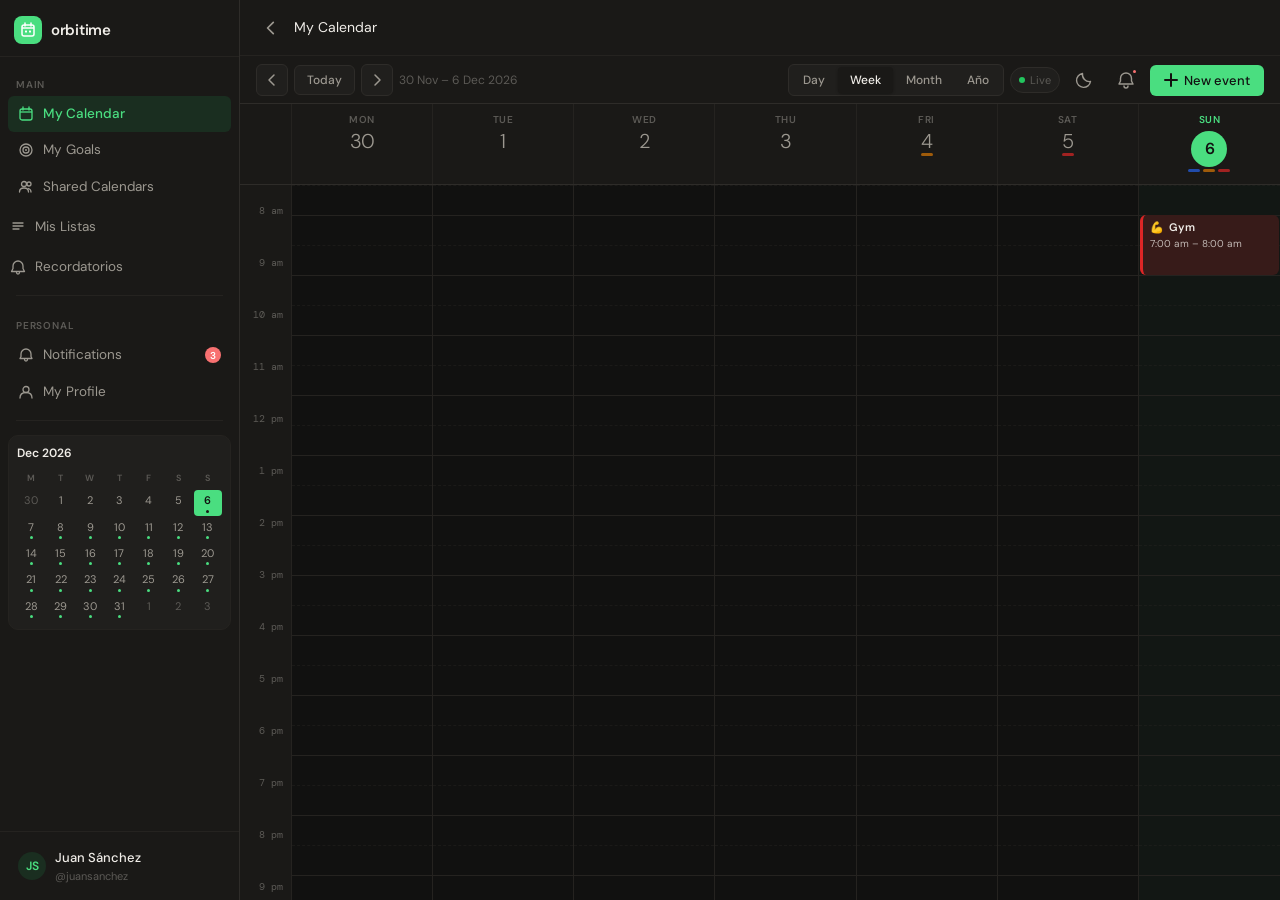
==== commit cc4b4b1f: "4" ====
--- a/index.html
+++ b/index.html
@@ -4,7 +4,7 @@
 <head>
     <meta charset="UTF-8">
     <meta name="viewport" content="width=device-width, initial-scale=1.0">
-    <title>Calendara</title>
+    <title>orbitime</title>
     <link rel="preconnect" href="https://fonts.googleapis.com">
     <link rel="preconnect" href="https://fonts.gstatic.com" crossorigin>
     <link
@@ -41,7 +41,7 @@
                             <rect x="9" y="8.5" width="2" height="2" rx="0.5" fill="white" />
                         </svg>
                     </div>
-                    <span class="sidebar-logo-text">Calendara</span>
+                    <span class="sidebar-logo-text">orbitime</span>
                 </div>
             </div>
 
